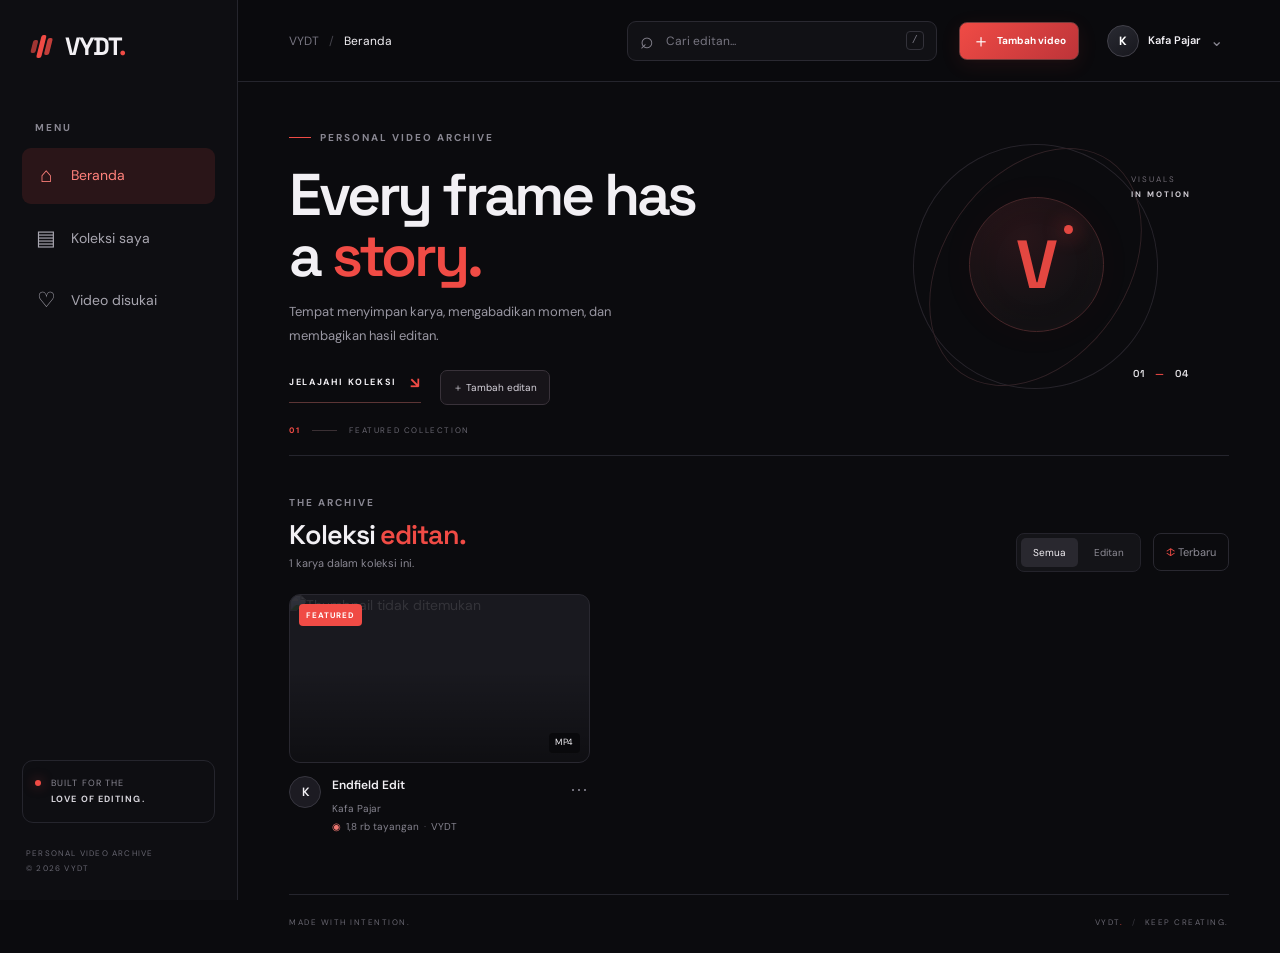
==== index.html @ 8b784105 "Rename vdtt.html to index.html" ====
<!DOCTYPE html>
<html lang="id">
<head>
  <meta charset="utf-8">
  <meta name="viewport" content="width=device-width, initial-scale=1">
  <meta name="theme-color" content="#0b0b0e">
  <meta name="description" content="VYDT — koleksi editan video Kafa Pajar.">
  <title>VYDT — Your Visual Archive</title>
  <link rel="preconnect" href="https://fonts.googleapis.com">
  <link rel="preconnect" href="https://fonts.gstatic.com" crossorigin>
  <link href="https://fonts.googleapis.com/css2?family=DM+Sans:wght@400;500;600;700&family=Space+Grotesk:wght@500;600;700&display=swap" rel="stylesheet">
  <link rel="stylesheet" href="vdttStyle.css">
  <script src="vdttScript.js" defer></script>
</head>
<body>
  <div class="app-shell">
    <aside class="sidebar" id="sidebar" aria-label="Navigasi utama">
      <a class="brand" href="#home" aria-label="VYDT beranda">
        <span class="brand-mark" aria-hidden="true"><span></span><span></span><span></span></span>
        <span>VYDT<span class="brand-period">.</span></span>
      </a>
      <div class="sidebar-label">MENU</div>
      <nav class="side-nav">
        <button class="nav-item active" data-view="home"><span class="nav-icon">⌂</span> Beranda</button>
        <button class="nav-item" data-view="library"><span class="nav-icon">▤</span> Koleksi saya</button>
        <button class="nav-item" data-view="liked"><span class="nav-icon">♡</span> Video disukai</button>
      </nav>
      <div class="sidebar-bottom">
        <div class="side-note"><span class="note-dot"></span><span>BUILT FOR THE<br><strong>LOVE OF EDITING.</strong></span></div>
        <p class="sidebar-credit">PERSONAL VIDEO ARCHIVE<br>© <span id="year">2026</span> VYDT</p>
      </div>
    </aside>

    <main class="main-area">
      <header class="topbar">
        <button class="icon-button menu-toggle" id="menu-toggle" aria-label="Buka navigasi" aria-expanded="false">☰</button>
        <div class="breadcrumb"><span class="breadcrumb-muted">VYDT</span><span class="breadcrumb-slash">/</span><span id="breadcrumb-current">Beranda</span></div>
        <label class="search-box" for="search-input">
          <span aria-hidden="true">⌕</span>
          <input id="search-input" type="search" placeholder="Cari editan..." autocomplete="off">
          <kbd>/</kbd>
        </label>
        <button class="add-video-button" id="open-add-video" type="button"><span>＋</span><b>Tambah video</b></button><button class="profile-chip" id="profile-button" aria-label="Informasi kreator"><span class="profile-avatar">K</span><span class="profile-name">Kafa Pajar</span><span class="profile-chevron">⌄</span></button>
      </header>

      <section id="home-page" class="page page-enter" aria-labelledby="page-heading">
        <div class="hero">
          <div class="hero-copy">
            <div class="eyebrow"><span class="eyebrow-line"></span> PERSONAL VIDEO ARCHIVE</div>
            <h1>Every frame has<br>a <span>story.</span></h1>
            <p>Tempat menyimpan karya, mengabadikan momen, dan membagikan hasil editan.</p>
            <div class="hero-actions"><a class="hero-link" href="#video-grid">JELAJAHI KOLEKSI <span>↘</span></a><button class="hero-add-button" id="hero-add-video" type="button">＋ Tambah editan</button></div>
          </div>
          <div class="hero-art" aria-hidden="true">
            <div class="art-ring ring-one"></div><div class="art-ring ring-two"></div>
            <div class="art-core"><span>V</span><i></i></div>
            <div class="art-caption">VISUALS<br><strong>IN MOTION</strong></div>
            <div class="art-index">01 <span>—</span> 04</div>
          </div>
          <div class="hero-index"><span>01</span><span class="index-rule"></span><span>FEATURED COLLECTION</span></div>
        </div>

        <div class="section-heading" id="collection-heading">
          <div><div class="eyebrow">THE ARCHIVE</div><h2 id="page-heading">Koleksi <span>editan.</span></h2><p class="section-subtitle" id="result-summary">Semua karya dalam satu tempat.</p></div>
          <div class="collection-controls">
            <div class="filter-pills" role="group" aria-label="Filter koleksi">
              <button class="filter-pill active" data-filter="all">Semua</button>
              <button class="filter-pill" data-filter="edit">Editan</button>
            </div>
            <button class="sort-button" id="sort-button" aria-label="Ubah urutan video">↕ <span>Terbaru</span></button>
          </div>
        </div>

        <div class="video-grid" id="video-grid" aria-live="polite"></div>
        <div class="empty-state" id="empty-state" hidden><span>⌕</span><h3>Belum ada yang cocok.</h3><p>Coba kata kunci lain atau pilih filter berbeda.</p><button class="text-button" id="reset-search">Reset pencarian ↗</button></div>

        <footer class="main-footer"><span>MADE WITH INTENTION.</span><span>VYDT<span class="brand-period">.</span> <span class="footer-separator">/</span> KEEP CREATING.</span></footer>
      </section>

      <section id="watch-page" class="page watch-page" hidden aria-labelledby="video-title">
        <button class="back-btn" id="back-button">← <span>Kembali ke koleksi</span></button>
        <div class="watch-layout">
          <div class="watch-primary">
            <div class="watch-video-container"><video id="main-video" controls playsinline preload="metadata" poster="../pictures/1791600198688.jpeg"><source id="video-source" src="../MY EDITS/lv_7693511978068823304_20261018182141.mp4" type="video/mp4">Browser kamu tidak mendukung pemutar video HTML5.</video></div>
            <div class="video-details">
              <div class="video-category" id="watch-category">FEATURED EDIT</div>
              <h1 id="video-title">Endfield edit</h1>
              <div class="watch-meta-row">
                <div class="channel-row"><div class="channel-profile">K</div><div class="channel-copy"><h3>Kafa Pajar</h3><p>Creator · Personal archive</p></div><button class="subscribe-btn" id="subscribe-button">＋ Ikuti kreator</button></div>
                <div class="action-buttons">
                  <button class="action-button" id="like-button" aria-pressed="false"><span>♡</span><b>Suka</b><small id="like-count">0</small></button>
                  <button class="action-button" id="dislike-button" aria-pressed="false"><span>⌁</span><b>Kurang suka</b></button>
                  <button class="action-button" id="share-button"><span>↗</span><b>Bagikan</b></button>
                  <a class="action-button" id="download-button" href="../MY EDITS/lv_7693511978068823304_20261018182141.mp4" download><span>↓</span><b>Download</b></a>
                </div>
              </div>
              <div class="description-panel"><div class="description-top"><span class="view-count"><span aria-hidden="true">◉</span><span id="watch-views">0 tayangan</span></span><span>•</span><span id="watch-date">Koleksi VYDT</span></div><p id="video-description">Salah satu editan dari koleksi pribadi Kafa Pajar.</p><button class="text-button" id="description-toggle" aria-expanded="false">Lihat selengkapnya <span>⌄</span></button></div>
            </div>
            <section class="comments-section"><div class="comments-title"><h2>Ruang komentar</h2><span>01 komentar contoh</span></div><div class="comment-box"><div class="comment-avatar">Y</div><div><strong>yeyy</strong><p>mengantar pizza lagi! ada varian pizza topping semangka lagi ga ini? wkw &gt;O&lt;...</p><span class="comment-time">Komentar contoh · dari desain awal</span></div></div><p class="comment-note">Kolom komentar ini masih berupa contoh tampilan, belum terhubung ke server.</p></section>
          </div>
          <aside class="watch-aside"><div class="aside-heading"><div><div class="eyebrow">UP NEXT</div><h2>Jelajahi lagi</h2></div><span class="aside-count" id="related-count">01</span></div><div id="related-videos" class="related-list"></div><div class="aside-note"><span>✳</span><p>Setiap edit punya ceritanya sendiri.<br><strong>Terus berkarya.</strong></p></div></aside>
        </div>
      </section>
    </main>
  </div>

  <div class="modal-backdrop" id="add-video-modal" hidden>
    <section class="add-video-modal" role="dialog" aria-modal="true" aria-labelledby="add-video-title">
      <div class="modal-heading"><div><div class="eyebrow">VYDT ARCHIVE</div><h2 id="add-video-title">Tambah <span>video.</span></h2><p>Masukkan editan baru ke koleksi pribadimu.</p></div><button class="modal-close" id="close-add-video" type="button" aria-label="Tutup">×</button></div>
      <form id="add-video-form">
        <label class="form-field">Judul video <span>*</span><input name="title" required maxlength="100" placeholder="Contoh: Anime edit — midnight" autocomplete="off"></label>
        <div class="form-row"><label class="form-field">Nama kreator<input name="creator" maxlength="60" value="Kafa Pajar"></label><label class="form-field">Kategori<select name="category"><option value="edit">Editan</option><option value="anime">Anime</option><option value="gaming">Gaming</option><option value="lainnya">Lainnya</option></select></label></div>
        <label class="form-field">Deskripsi<textarea name="description" rows="3" maxlength="600" placeholder="Ceritakan sedikit tentang editan ini..."></textarea></label>
        <label class="form-field file-field">File video <span>*</span><input name="videoFile" type="file" accept="video/*,.mp4,.webm,.mov" required><small>Video disimpan di browser perangkat ini. File besar membutuhkan ruang penyimpanan lebih banyak.</small></label>
        <label class="form-field file-field">Thumbnail (opsional)<input name="thumbnailFile" type="file" accept="image/*"><small>Jika kosong, VYDT akan memakai gambar sampul sederhana.</small></label>
        <div class="modal-actions"><button class="cancel-button" id="cancel-add-video" type="button">Batal</button><button class="submit-video-button" type="submit"><span>＋</span> Simpan ke koleksi</button></div>
      </form>
    </section>
  </div>
  <div class="mobile-backdrop" id="mobile-backdrop"></div>
  <div class="toast" id="toast" role="status" aria-live="polite"></div>
</body>
</html>
---- vdttStyle.css ----
:root{color-scheme:dark;--bg:#0b0b0e;--panel:#111115;--panel-2:#17171d;--line:#25252d;--text:#f2f0f4;--muted:#898792;--accent:#f04b45;--accent-soft:rgba(240,75,69,.12);--font:'DM Sans',sans-serif;--display:'Space Grotesk',sans-serif;--radius:16px}*{box-sizing:border-box}html{scroll-behavior:smooth;scroll-padding-top:90px}body{margin:0;background:var(--bg);color:var(--text);font-family:var(--font);font-size:14px;line-height:1.5}button,input,a{font:inherit}button{color:inherit}button:focus-visible,a:focus-visible,input:focus-visible{outline:2px solid var(--accent);outline-offset:3px}a{color:inherit;text-decoration:none}.app-shell{min-height:100vh}.sidebar{position:fixed;inset:0 auto 0 0;z-index:30;width:238px;padding:30px 22px 24px;background:#0e0e12;border-right:1px solid var(--line);display:flex;flex-direction:column;transition:transform .3s ease}.brand{display:flex;align-items:center;gap:11px;font:700 25px var(--display);letter-spacing:-1.4px;margin:0 0 58px 6px}.brand-period{color:var(--accent)}.brand-mark{width:26px;height:26px;display:flex;align-items:center;justify-content:center;gap:2px;transform:skew(-14deg)}.brand-mark span{display:block;width:5px;border-radius:2px;background:var(--accent)}.brand-mark span:nth-child(1){height:13px;opacity:.65}.brand-mark span:nth-child(2){height:23px}.brand-mark span:nth-child(3){height:17px;opacity:.8}.sidebar-label,.eyebrow{font-size:10px;letter-spacing:2px;font-weight:700;color:var(--muted)}.sidebar-label{padding-left:13px;margin-bottom:13px}.side-nav{display:grid;gap:7px}.nav-item{border:0;background:transparent;border-radius:9px;color:#a8a6b0;text-align:left;padding:12px 13px;display:flex;align-items:center;gap:14px;cursor:pointer;transition:background .2s,color .2s,transform .2s}.nav-item:hover{background:#19191f;color:white;transform:translateX(2px)}.nav-item.active{background:var(--accent-soft);color:#ff817b}.nav-icon{font-size:21px;width:22px;text-align:center;font-weight:400}.sidebar-bottom{margin-top:auto}.side-note{border:1px solid var(--line);padding:14px 12px;border-radius:11px;display:flex;gap:10px;align-items:flex-start;font-size:9px;line-height:1.8;letter-spacing:1.1px;color:var(--muted)}.side-note strong{color:#d6d4db}.note-dot{width:6px;height:6px;background:var(--accent);border-radius:50%;margin-top:5px;box-shadow:0 0 12px #f04b4580}.sidebar-credit{font-size:8px;letter-spacing:1.2px;color:#666570;line-height:1.9;margin:23px 4px 0}.main-area{margin-left:238px;min-width:0}.topbar{height:82px;padding:0 clamp(24px,4vw,58px);display:flex;align-items:center;gap:22px;border-bottom:1px solid var(--line);position:sticky;top:0;z-index:20;background:rgba(11,11,14,.9);backdrop-filter:blur(18px)}.breadcrumb{white-space:nowrap;font-size:12px}.breadcrumb-muted{color:#777580}.breadcrumb-slash{color:#45444c;margin:0 10px}.search-box{margin-left:auto;width:min(310px,32vw);height:40px;border:1px solid #2a2931;background:#111115;border-radius:9px;display:flex;align-items:center;gap:10px;padding:0 12px;color:#85838e;transition:border .2s,box-shadow .2s}.search-box:focus-within{border-color:#625056;box-shadow:0 0 0 3px #f04b4510}.search-box>span{font-size:23px;line-height:1}.search-box input{min-width:0;width:100%;background:transparent;border:0;outline:0;color:var(--text);font-size:12px}.search-box input::placeholder{color:#777580}.search-box kbd{font-size:10px;border:1px solid #33323a;border-radius:4px;padding:1px 5px;color:#797782}.profile-chip{display:flex;align-items:center;gap:9px;background:none;border:0;cursor:pointer;white-space:nowrap}.profile-avatar,.channel-profile{display:grid;place-items:center;border-radius:50%;background:linear-gradient(145deg,#292a32,#17171d);border:1px solid #42414a;color:#fff;font-family:var(--display);font-weight:700}.profile-avatar{width:32px;height:32px;font-size:12px}.profile-name{font-size:11px;font-weight:600}.profile-chevron{color:var(--muted);font-size:16px}.menu-toggle{display:none}.page{padding:0 clamp(24px,4vw,58px);max-width:1700px;margin:0 auto}.hero{min-height:335px;position:relative;overflow:hidden;border-bottom:1px solid var(--line);display:flex;align-items:center;padding:48px 0 50px}.hero-copy{position:relative;z-index:2;width:62%}.eyebrow{display:flex;align-items:center;gap:9px}.eyebrow-line{display:inline-block;width:22px;height:1px;background:var(--accent)}.hero h1{font:600 clamp(39px,4.6vw,64px)/1.03 var(--display);letter-spacing:-3.2px;margin:20px 0 14px}.hero h1 span{color:var(--accent)}.hero-copy>p{max-width:390px;color:#9997a2;font-size:13px;line-height:1.8;margin:0 0 23px}.hero-link{font-size:9px;letter-spacing:1.6px;font-weight:700;display:inline-flex;gap:13px;align-items:center;border-bottom:1px solid #5c3535;padding-bottom:8px;transition:color .2s,gap .2s}.hero-link:hover{color:#ff817b;gap:19px}.hero-link span{color:var(--accent);font-size:15px}.hero-art{position:absolute;right:4%;top:50%;transform:translateY(-50%);width:310px;height:270px;opacity:.95}.art-ring{position:absolute;border:1px solid #28252c;border-radius:50%;transform:rotate(-28deg)}.ring-one{width:245px;height:245px;left:32px;top:10px}.ring-two{width:185px;height:260px;left:62px;top:3px;border-color:#322327;transform:rotate(35deg)}.art-core{position:absolute;width:135px;height:135px;left:88px;top:63px;border:1px solid #4b282b;border-radius:50%;display:grid;place-items:center;background:radial-gradient(circle at 40% 30%,#2a171b,#111115 70%);box-shadow:0 0 60px #f04b450b,inset 0 0 35px #f04b450c}.art-core span{font:700 68px var(--display);color:#f04b45;letter-spacing:-8px;transform:translateX(-4px)}.art-core i{position:absolute;width:9px;height:9px;border-radius:50%;background:#f04b45;right:30px;top:27px;box-shadow:0 0 20px #f04b45}.art-caption{position:absolute;right:0;top:38px;font-size:8px;letter-spacing:2px;line-height:1.9;color:#77717b}.art-caption strong{color:#ddd9e0}.art-index{position:absolute;right:2px;bottom:24px;font:600 10px var(--display);letter-spacing:1px}.art-index span{color:var(--accent);margin:0 6px}.hero-index{position:absolute;bottom:19px;left:0;display:flex;align-items:center;gap:12px;font-size:8px;letter-spacing:1.6px;color:#696771}.hero-index>span:first-child{color:var(--accent);font-weight:700}.index-rule{width:25px;height:1px;background:#3b3034}.section-heading{padding:39px 0 22px;display:flex;justify-content:space-between;align-items:flex-end;gap:20px}.section-heading h2{font:600 27px var(--display);letter-spacing:-1.1px;margin:7px 0 3px}.section-heading h2 span{color:var(--accent)}.section-subtitle{color:var(--muted);font-size:11px;margin:0}.collection-controls{display:flex;align-items:center;gap:12px}.filter-pills{display:flex;gap:4px;padding:4px;background:#141418;border:1px solid #24232b;border-radius:8px}.filter-pill,.sort-button{border:0;background:transparent;color:#8e8c96;cursor:pointer;transition:background .2s,color .2s}.filter-pill{padding:7px 12px;border-radius:5px;font-size:10px}.filter-pill.active{background:#29282f;color:#f3f0f4}.filter-pill:hover,.sort-button:hover{color:white}.sort-button{border:1px solid #292830;border-radius:8px;padding:10px 12px;font-size:11px;white-space:nowrap}.sort-button:first-letter{color:var(--accent)}.video-grid{display:grid;grid-template-columns:repeat(3,minmax(0,1fr));gap:26px 19px;padding-bottom:58px}.video-card{min-width:0;cursor:pointer;animation:card-in .45s both;animation-delay:calc(var(--i,0)*45ms)}.thumbnail-wrap{position:relative;aspect-ratio:16/9;overflow:hidden;border-radius:11px;background:#19191f;border:1px solid #292830}.thumbnail{width:100%;height:100%;display:block;object-fit:cover;transition:transform .55s cubic-bezier(.2,.7,.2,1),filter .35s;filter:saturate(.86)}.video-card:hover .thumbnail{transform:scale(1.045);filter:saturate(1.08)}.thumbnail-overlay{position:absolute;inset:0;background:linear-gradient(180deg,transparent 45%,#0009);opacity:.7;transition:opacity .3s}.play-indicator{position:absolute;inset:0;display:grid;place-items:center;opacity:0;transform:scale(.85);transition:opacity .25s,transform .25s}.play-indicator span{width:43px;height:43px;display:grid;place-items:center;padding-left:3px;border:1px solid #ffffffa8;border-radius:50%;background:#11111191;backdrop-filter:blur(8px);font-size:14px}.video-card:hover .play-indicator{opacity:1;transform:scale(1)}.duration-tag{position:absolute;right:9px;bottom:9px;border-radius:4px;background:#08080bd9;padding:3px 6px;font-size:9px;letter-spacing:.5px}.featured-tag{position:absolute;left:9px;top:9px;border-radius:4px;background:#f04b45;color:#fff;font-size:8px;letter-spacing:1px;font-weight:700;padding:5px 7px}.video-card-info{display:flex;gap:11px;padding-top:13px}.mini-avatar{flex:0 0 32px;width:32px;height:32px;border:1px solid #383740;border-radius:50%;display:grid;place-items:center;background:#1c1b22;font:600 12px var(--display)}.video-copy{min-width:0;flex:1}.video-copy h3{font-size:12px;line-height:1.55;font-weight:600;margin:0 0 6px;display:-webkit-box;-webkit-line-clamp:2;-webkit-box-orient:vertical;overflow:hidden;transition:color .2s}.video-card:hover .video-copy h3{color:#ff817b}.video-copy p{font-size:10px;color:#85838e;margin:0;line-height:1.8}.card-menu{align-self:flex-start;border:0;background:none;color:#777580;cursor:pointer;padding:0 2px;font-size:18px}.empty-state{text-align:center;padding:65px 20px 90px;color:var(--muted)}.empty-state>span{font-size:34px;color:#5e5c67}.empty-state h3{font:600 20px var(--display);color:var(--text);margin:12px 0 4px}.empty-state p{font-size:12px}.text-button{border:0;background:none;color:#ff817b;cursor:pointer;padding:5px 0;font-size:11px}.text-button:hover{color:#fff}.main-footer{border-top:1px solid var(--line);display:flex;justify-content:space-between;gap:15px;padding:21px 0 25px;color:#696771;font-size:8px;letter-spacing:1.5px}.footer-separator{color:#38373f;margin:0 5px}.watch-page{padding-top:27px}.back-btn{display:inline-flex;align-items:center;gap:9px;border:0;background:transparent;color:#a09eaa;font-size:11px;cursor:pointer;padding:8px 0;margin-bottom:18px;transition:color .2s}.back-btn:hover{color:white}.watch-layout{display:grid;grid-template-columns:minmax(0,1fr) 260px;gap:28px}.watch-primary{min-width:0}.watch-video-container{width:100%;aspect-ratio:16/9;background:#000;border:1px solid #2b2a32;border-radius:13px;overflow:hidden;box-shadow:0 20px 60px #0005}.watch-video-container video{width:100%;height:100%;display:block;object-fit:contain;background:#000}.video-details{padding-top:20px}.video-category{color:var(--accent);font-size:9px;letter-spacing:1.8px;font-weight:700}.video-details>h1{font:600 clamp(21px,2.4vw,29px)/1.25 var(--display);letter-spacing:-.8px;margin:7px 0 18px}.watch-meta-row{display:flex;align-items:center;justify-content:space-between;gap:15px;flex-wrap:wrap}.channel-row{display:flex;align-items:center;gap:10px}.channel-profile{width:40px;height:40px;font-size:15px;flex-shrink:0}.channel-copy h3{font-size:12px;margin:0 0 2px}.channel-copy p{font-size:9px;color:var(--muted);margin:0}.subscribe-btn{border:1px solid #393740;background:#f1eff3;color:#17161b;padding:9px 13px;border-radius:7px;font-size:10px;font-weight:700;margin-left:9px;cursor:pointer;transition:background .2s,color .2s,border .2s}.subscribe-btn:hover{background:#fff}.subscribe-btn.subscribed{background:var(--accent-soft);color:#ff817b;border-color:#6c3434}.action-buttons{display:flex;gap:7px;flex-wrap:wrap}.action-button{min-height:36px;display:flex;align-items:center;gap:7px;padding:8px 10px;background:#18181e;border:1px solid #292830;border-radius:7px;color:#c7c5ce;cursor:pointer;transition:background .2s,border .2s,color .2s,transform .2s;font-size:10px}.action-button:hover{background:#222129;border-color:#494650;transform:translateY(-1px)}.action-button>span{font-size:16px;color:#e1dfe6;line-height:1}.action-button b{font-weight:500}.action-button small{font-size:9px;color:#8d8b96}.action-button[aria-pressed="true"]{background:var(--accent-soft);border-color:#633330;color:#ff817b}.action-button[aria-pressed="true"]>span{color:#ff817b}.description-panel{margin-top:20px;padding:14px 15px;background:#141418;border:1px solid #292830;border-radius:10px}.description-top{display:flex;gap:9px;align-items:center;font-size:9px;color:#c0bec8;font-weight:600}.description-top span:nth-child(2){color:#5f5d68}.description-panel p{color:#aaa8b2;font-size:11px;line-height:1.8;margin:9px 0 3px}.description-panel .description-extra{display:none}.description-panel.expanded .description-extra{display:inline}.description-panel.expanded #description-toggle span{display:inline-block;transform:rotate(180deg)}.comments-section{padding-top:26px}.comments-title{display:flex;align-items:center;gap:12px;margin-bottom:18px}.comments-title h2,.aside-heading h2{font:600 17px var(--display);letter-spacing:-.4px;margin:0}.comments-title span{font-size:9px;color:var(--muted)}.comment-box{display:flex;gap:12px;padding:15px;background:#121216;border:1px solid #25242c;border-radius:10px}.comment-avatar{width:30px;height:30px;flex:0 0 30px;border-radius:50%;background:#24232b;display:grid;place-items:center;font-size:11px;font-weight:700}.comment-box strong{font-size:10px}.comment-box p{font-size:11px;color:#c5c3cd;margin:5px 0 7px;line-height:1.7}.comment-time,.comment-note{font-size:9px;color:#777580}.comment-note{margin:10px 0}.watch-aside{border-left:1px solid var(--line);padding-left:22px}.aside-heading{display:flex;justify-content:space-between;align-items:flex-end;margin:2px 0 17px}.aside-heading .eyebrow{margin-bottom:5px}.aside-count{font:600 10px var(--display);color:var(--accent)}.related-list{display:grid;gap:13px}.related-card{display:grid;grid-template-columns:105px minmax(0,1fr);gap:10px;cursor:pointer}.related-thumb{aspect-ratio:16/10;border-radius:7px;overflow:hidden;border:1px solid #292830;background:#19191f}.related-thumb img{width:100%;height:100%;object-fit:cover;transition:transform .3s}.related-card:hover img{transform:scale(1.06)}.related-card h3{font-size:10px;line-height:1.55;margin:1px 0 6px}.related-card p{font-size:9px;color:var(--muted);margin:0;line-height:1.6}.aside-note{display:flex;gap:10px;align-items:flex-start;border-top:1px solid var(--line);margin-top:23px;padding-top:17px;color:#777580}.aside-note>span{font-size:17px;color:var(--accent)}.aside-note p{font-size:9px;line-height:1.8;margin:0}.aside-note strong{color:#c5c2cc}.toast{position:fixed;z-index:100;left:50%;bottom:25px;transform:translate(-50%,15px);background:#f0edf2;color:#17161b;border-radius:9px;padding:11px 17px;box-shadow:0 10px 35px #0008;font-size:11px;font-weight:600;opacity:0;pointer-events:none;transition:opacity .25s,transform .25s;max-width:calc(100vw - 32px);text-align:center}.toast.show{opacity:1;transform:translate(-50%,0)}.mobile-backdrop{display:none}[hidden]{display:none!important}@keyframes card-in{from{opacity:0;transform:translateY(10px)}to{opacity:1;transform:translateY(0)}}@keyframes page-in{from{opacity:0;transform:translateY(5px)}to{opacity:1;transform:translateY(0)}}.page-enter{animation:page-in .35s ease both}::selection{background:#f04b454d}@media(min-width:1500px){.video-grid{grid-template-columns:repeat(4,minmax(0,1fr))}.hero{min-height:375px}}@media(max-width:1250px){.watch-layout{grid-template-columns:minmax(0,1fr) 220px;gap:20px}.watch-aside{padding-left:17px}.related-card{grid-template-columns:88px minmax(0,1fr)}.video-grid{grid-template-columns:repeat(2,minmax(0,1fr))}.hero-art{right:0;transform:translate(7%,-50%) scale(.9)}}@media(max-width:980px){.sidebar{width:215px}.main-area{margin-left:215px}.topbar{padding:0 25px;gap:14px}.profile-name,.profile-chevron{display:none}.watch-layout{grid-template-columns:minmax(0,1fr)}.watch-aside{border-left:0;border-top:1px solid var(--line);padding:23px 0 0;margin-bottom:30px}.related-list{grid-template-columns:repeat(2,minmax(0,1fr))}.related-card{grid-template-columns:100px minmax(0,1fr)}.hero-art{opacity:.65;right:-55px}.hero-copy{width:75%}}@media(max-width:700px){.sidebar{transform:translateX(-100%);width:255px;box-shadow:20px 0 50px #0005}.sidebar.open{transform:translateX(0)}.mobile-backdrop.show{display:block;position:fixed;inset:0;z-index:25;background:#0009;backdrop-filter:blur(2px)}.main-area{margin-left:0}.topbar{height:67px;padding:0 17px;gap:12px}.menu-toggle{display:grid;place-items:center;flex:0 0 32px;width:32px;height:32px;border:1px solid var(--line);border-radius:8px;background:#141418;cursor:pointer}.breadcrumb{display:none}.search-box{width:auto;flex:1;margin-left:0;height:37px}.profile-chip{padding:0}.profile-avatar{width:30px;height:30px}.profile-name,.profile-chevron{display:none}.page{padding:0 18px}.hero{min-height:300px;padding:43px 0 52px}.hero-copy{width:100%}.hero h1{font-size:clamp(39px,10vw,55px);letter-spacing:-2.4px}.hero-copy>p{font-size:12px;max-width:270px}.hero-art{right:-140px;opacity:.3;transform:translateY(-50%) scale(.85)}.hero-index{bottom:17px}.section-heading{align-items:flex-start;flex-direction:column;padding:30px 0 18px;gap:16px}.section-heading h2{font-size:25px}.collection-controls{width:100%;justify-content:space-between}.video-grid{grid-template-columns:repeat(2,minmax(0,1fr));gap:22px 12px;padding-bottom:38px}.thumbnail-wrap{border-radius:8px}.video-card-info{gap:8px;padding-top:10px}.mini-avatar{width:27px;height:27px;flex-basis:27px;font-size:10px}.video-copy h3{font-size:11px}.video-copy p{font-size:9px}.card-menu{display:none}.featured-tag{font-size:7px;padding:4px 5px;left:6px;top:6px}.duration-tag{font-size:8px;right:6px;bottom:6px}.main-footer{font-size:7px;letter-spacing:.9px}.watch-page{padding-top:17px}.watch-video-container{border-radius:8px;margin:0 -18px;width:calc(100% + 36px);aspect-ratio:16/9}.video-details{padding-top:17px}.video-details>h1{font-size:23px}.watch-meta-row{align-items:flex-start}.channel-row{width:100%}.action-buttons{width:100%;display:grid;grid-template-columns:repeat(4,minmax(0,1fr));gap:6px}.action-button{justify-content:center;flex-direction:column;gap:3px;padding:8px 3px;min-height:57px}.action-button b{font-size:9px}.action-button small{font-size:8px}.action-button>span{font-size:17px}.description-panel{margin-top:15px}.related-list{grid-template-columns:1fr}.related-card{grid-template-columns:120px minmax(0,1fr)}.watch-aside{padding-top:20px}.toast{bottom:18px}}@media(max-width:390px){.page{padding:0 14px}.topbar{padding:0 12px;gap:8px}.profile-avatar{width:28px;height:28px}.video-grid{gap:19px 9px}.video-copy h3{font-size:10px}.video-copy p{font-size:8px}.mini-avatar{display:none}.filter-pill{padding:7px 9px}.sort-button{padding:9px}.watch-video-container{margin:0 -14px;width:calc(100% + 28px)}.video-details>h1{font-size:21px}}@media(prefers-reduced-motion:reduce){*,*::before,*::after{scroll-behavior:auto!important;animation-duration:.01ms!important;animation-iteration-count:1!important;transition-duration:.01ms!important}}

/* VYDT additions: add-video workflow and refined metadata */
.hero-actions{display:flex;align-items:center;gap:19px;flex-wrap:wrap}.hero-add-button{display:inline-flex;align-items:center;gap:7px;padding:9px 12px;border:1px solid #39323a;border-radius:7px;background:#171419;color:#d8d4dd;font-size:10px;cursor:pointer;transition:background .2s,border-color .2s,transform .2s}.hero-add-button span{font-size:16px;color:var(--accent)}.hero-add-button:hover{background:#21181d;border-color:#704047;transform:translateY(-1px)}.add-video-button{display:inline-flex;align-items:center;gap:7px;white-space:nowrap;border:1px solid #743b3b;border-radius:8px;padding:9px 12px;background:linear-gradient(135deg,#f04b45,#bd3439);color:white;cursor:pointer;box-shadow:0 5px 20px #f04b4518;transition:transform .2s,box-shadow .2s,filter .2s}.add-video-button span{font-size:18px;line-height:1}.add-video-button b{font-size:10px;font-weight:700}.add-video-button:hover{transform:translateY(-1px);box-shadow:0 8px 25px #f04b452b;filter:brightness(1.08)}.card-views{display:flex;align-items:center;gap:5px}.card-views>span:first-child,.view-count>span:first-child{font-size:10px;color:#f07872}.meta-dot{color:#514d57}.view-count{display:inline-flex;align-items:center;gap:6px}.thumbnail-placeholder{display:grid;place-items:center;background:radial-gradient(circle at 70% 30%,#372025,#141318 65%)}.thumbnail-placeholder>span{font:700 32px var(--display);letter-spacing:-2px;color:#f2edf2}.thumbnail-placeholder>span span{color:var(--accent)}.related-placeholder{width:100%;height:100%;display:grid;place-items:center;background:#20171c;color:var(--accent);font:700 22px var(--display)}
.modal-backdrop{position:fixed;inset:0;z-index:120;display:grid;place-items:center;padding:20px;background:#050507c9;backdrop-filter:blur(10px);animation:page-in .2s ease both}.modal-backdrop[hidden]{display:none!important}.add-video-modal{width:min(100%,570px);max-height:min(90vh,820px);overflow:auto;padding:clamp(20px,4vw,32px);border:1px solid #343039;border-radius:17px;background:linear-gradient(145deg,#17161c,#101014 70%);box-shadow:0 30px 100px #0009;animation:modal-in .28s cubic-bezier(.2,.75,.2,1) both}.modal-heading{display:flex;justify-content:space-between;gap:15px;align-items:flex-start;margin-bottom:25px}.modal-heading h2{font:600 29px var(--display);letter-spacing:-1px;margin:7px 0 4px}.modal-heading h2 span{color:var(--accent)}.modal-heading p{font-size:11px;color:var(--muted);margin:0}.modal-close{width:34px;height:34px;flex:0 0 34px;display:grid;place-items:center;border:1px solid #37343e;border-radius:8px;background:#1d1b22;color:#c9c5cf;font-size:23px;cursor:pointer;transition:background .2s,color .2s}.modal-close:hover{background:#332126;color:#fff}.form-field{display:grid;gap:8px;margin-bottom:16px;color:#d8d5de;font-size:11px;font-weight:600}.form-field>span{display:inline;color:#ff817b}.form-field input:not([type=file]),.form-field select,.form-field textarea{width:100%;min-width:0;border:1px solid #34313b;border-radius:8px;background:#0d0d11;color:#f2f0f4;padding:11px 12px;font:400 12px var(--font);outline:none;transition:border-color .2s,box-shadow .2s}.form-field input:focus,.form-field select:focus,.form-field textarea:focus{border-color:#995054;box-shadow:0 0 0 3px #f04b4512}.form-field textarea{resize:vertical;line-height:1.6}.form-field input::placeholder,.form-field textarea::placeholder{color:#66636f}.form-row{display:grid;grid-template-columns:1fr 1fr;gap:14px}.file-field{padding:12px;border:1px dashed #39343e;border-radius:9px;background:#121116}.file-field input[type=file]{width:100%;max-width:100%;font-size:10px;color:#aaa6b2}.file-field input[type=file]::file-selector-button{border:1px solid #4a3940;border-radius:5px;background:#241a20;color:#f5dfe0;padding:7px 9px;margin-right:9px;cursor:pointer}.file-field small{font-size:9px;line-height:1.6;font-weight:400;color:#817d89}.modal-actions{display:flex;justify-content:flex-end;gap:9px;padding-top:5px}.cancel-button,.submit-video-button{min-height:39px;padding:0 14px;border-radius:8px;font-size:11px;font-weight:700;cursor:pointer;transition:transform .2s,background .2s,opacity .2s}.cancel-button{border:1px solid #36333d;background:#1b1a20;color:#d4d0da}.cancel-button:hover{background:#27252d}.submit-video-button{display:inline-flex;align-items:center;justify-content:center;gap:6px;border:1px solid #f04b45;background:var(--accent);color:white}.submit-video-button:hover{background:#ff625c;transform:translateY(-1px)}.submit-video-button:disabled{opacity:.65;cursor:wait;transform:none}body.modal-open{overflow:hidden}@keyframes modal-in{from{opacity:0;transform:translateY(12px) scale(.985)}to{opacity:1;transform:translateY(0) scale(1)}}
@media(max-width:980px){.add-video-button{padding:8px 9px}.add-video-button b{display:none}.add-video-button span{font-size:20px}.hero-actions{gap:14px}}
@media(max-width:700px){.topbar{gap:8px}.add-video-button{width:34px;height:34px;justify-content:center;padding:0;flex:0 0 34px}.add-video-button b{display:none}.hero-actions{gap:12px}.hero-add-button{font-size:9px;padding:8px 9px}.modal-backdrop{padding:12px;align-items:end}.add-video-modal{max-height:92vh;border-radius:16px 16px 10px 10px;padding:22px 18px}.modal-heading h2{font-size:25px}.form-row{gap:10px}.form-field{font-size:10px}.form-field input:not([type=file]),.form-field select,.form-field textarea{font-size:12px;padding:10px}.modal-actions>*{flex:1}.file-field{padding:10px}}
@media(max-width:390px){.hero-add-button{font-size:8px}.form-row{grid-template-columns:1fr;gap:0}.modal-heading{margin-bottom:18px}.modal-actions{gap:7px}.cancel-button,.submit-video-button{padding:0 9px;font-size:10px}}
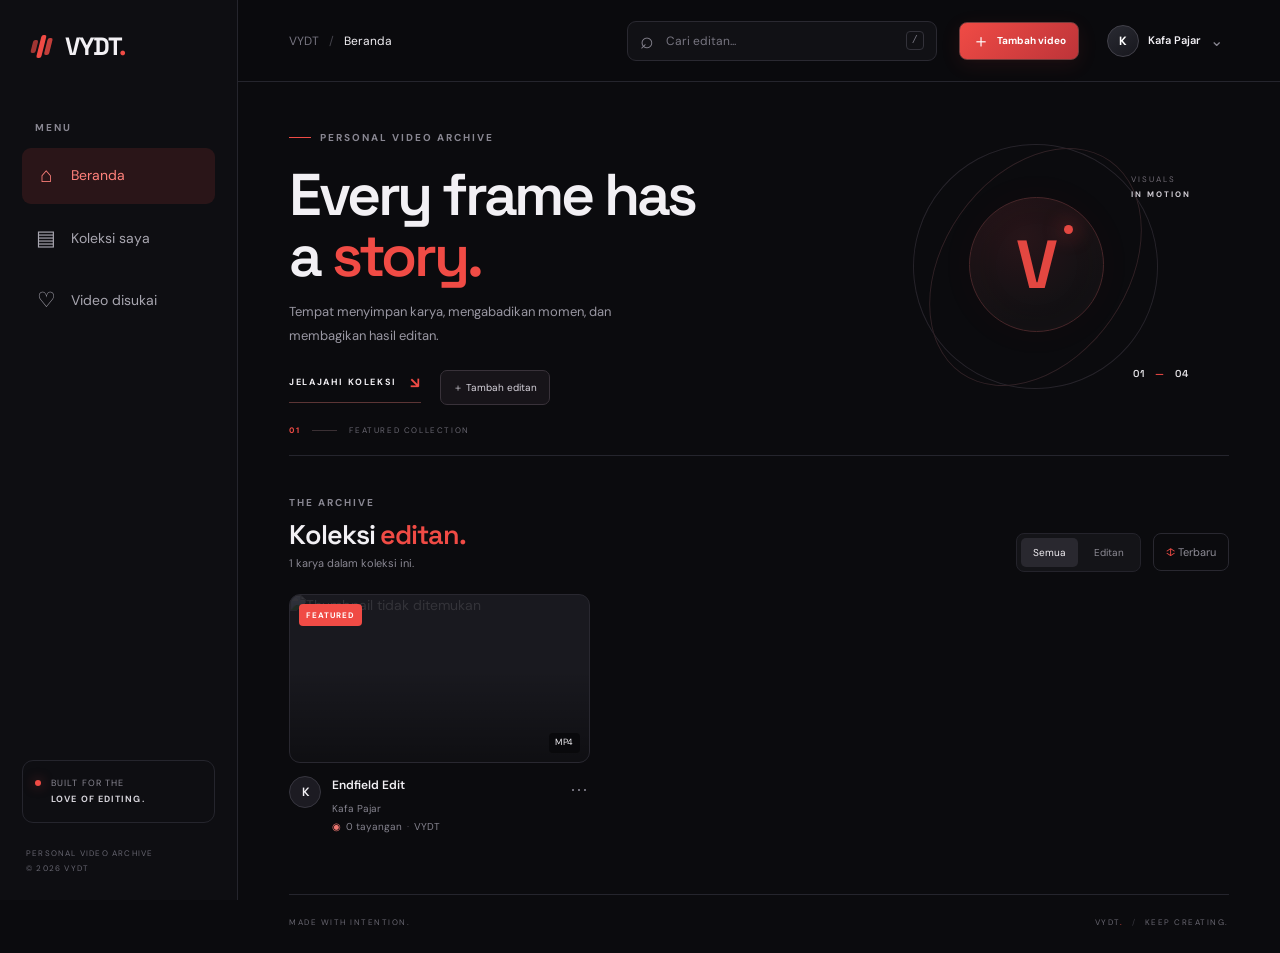
==== commit b900eefd: "Add files via upload" ====
--- a/index.html
+++ b/index.html
@@ -30,7 +30,6 @@
         <p class="sidebar-credit">PERSONAL VIDEO ARCHIVE<br>© <span id="year">2026</span> VYDT</p>
       </div>
     </aside>
-
     <main class="main-area">
       <header class="topbar">
         <button class="icon-button menu-toggle" id="menu-toggle" aria-label="Buka navigasi" aria-expanded="false">☰</button>
@@ -77,11 +76,11 @@
         <footer class="main-footer"><span>MADE WITH INTENTION.</span><span>VYDT<span class="brand-period">.</span> <span class="footer-separator">/</span> KEEP CREATING.</span></footer>
       </section>
 
-      <section id="watch-page" class="page watch-page" hidden aria-labelledby="video-title">
+      <main id="watch-page" class="page watch-page" hidden aria-labelledby="video-title">
         <button class="back-btn" id="back-button">← <span>Kembali ke koleksi</span></button>
-        <div class="watch-layout">
+        <section class="watch-layout">
           <div class="watch-primary">
-            <div class="watch-video-container"><video id="main-video" controls playsinline preload="metadata" poster="../pictures/1791600198688.jpeg"><source id="video-source" src="../MY EDITS/lv_7693511978068823304_20261018182141.mp4" type="video/mp4">Browser kamu tidak mendukung pemutar video HTML5.</video></div>
+            <div class="watch-video-container"><video id="main-video" controls playsinline preload="metadata" poster="../pictures/1791600198688.jpeg"><source id="video-source" src="../../MY EDITS/lv_7693511978068823304_20261018182141.mp4" type="video/mp4">Browser kamu tidak mendukung pemutar video HTML5.</video></div>
             <div class="video-details">
               <div class="video-category" id="watch-category">FEATURED EDIT</div>
               <h1 id="video-title">Endfield edit</h1>
@@ -96,8 +95,10 @@
               </div>
               <div class="description-panel"><div class="description-top"><span class="view-count"><span aria-hidden="true">◉</span><span id="watch-views">0 tayangan</span></span><span>•</span><span id="watch-date">Koleksi VYDT</span></div><p id="video-description">Salah satu editan dari koleksi pribadi Kafa Pajar.</p><button class="text-button" id="description-toggle" aria-expanded="false">Lihat selengkapnya <span>⌄</span></button></div>
             </div>
-            <section class="comments-section"><div class="comments-title"><h2>Ruang komentar</h2><span>01 komentar contoh</span></div><div class="comment-box"><div class="comment-avatar">Y</div><div><strong>yeyy</strong><p>mengantar pizza lagi! ada varian pizza topping semangka lagi ga ini? wkw &gt;O&lt;...</p><span class="comment-time">Komentar contoh · dari desain awal</span></div></div><p class="comment-note">Kolom komentar ini masih berupa contoh tampilan, belum terhubung ke server.</p></section>
-          </div>
+            <section class="comments-section">
+
+
+              
           <aside class="watch-aside"><div class="aside-heading"><div><div class="eyebrow">UP NEXT</div><h2>Jelajahi lagi</h2></div><span class="aside-count" id="related-count">01</span></div><div id="related-videos" class="related-list"></div><div class="aside-note"><span>✳</span><p>Setiap edit punya ceritanya sendiri.<br><strong>Terus berkarya.</strong></p></div></aside>
         </div>
       </section>
--- a/vdttStyle.css
+++ b/vdttStyle.css
@@ -1,8 +1,1990 @@
-:root{color-scheme:dark;--bg:#0b0b0e;--panel:#111115;--panel-2:#17171d;--line:#25252d;--text:#f2f0f4;--muted:#898792;--accent:#f04b45;--accent-soft:rgba(240,75,69,.12);--font:'DM Sans',sans-serif;--display:'Space Grotesk',sans-serif;--radius:16px}*{box-sizing:border-box}html{scroll-behavior:smooth;scroll-padding-top:90px}body{margin:0;background:var(--bg);color:var(--text);font-family:var(--font);font-size:14px;line-height:1.5}button,input,a{font:inherit}button{color:inherit}button:focus-visible,a:focus-visible,input:focus-visible{outline:2px solid var(--accent);outline-offset:3px}a{color:inherit;text-decoration:none}.app-shell{min-height:100vh}.sidebar{position:fixed;inset:0 auto 0 0;z-index:30;width:238px;padding:30px 22px 24px;background:#0e0e12;border-right:1px solid var(--line);display:flex;flex-direction:column;transition:transform .3s ease}.brand{display:flex;align-items:center;gap:11px;font:700 25px var(--display);letter-spacing:-1.4px;margin:0 0 58px 6px}.brand-period{color:var(--accent)}.brand-mark{width:26px;height:26px;display:flex;align-items:center;justify-content:center;gap:2px;transform:skew(-14deg)}.brand-mark span{display:block;width:5px;border-radius:2px;background:var(--accent)}.brand-mark span:nth-child(1){height:13px;opacity:.65}.brand-mark span:nth-child(2){height:23px}.brand-mark span:nth-child(3){height:17px;opacity:.8}.sidebar-label,.eyebrow{font-size:10px;letter-spacing:2px;font-weight:700;color:var(--muted)}.sidebar-label{padding-left:13px;margin-bottom:13px}.side-nav{display:grid;gap:7px}.nav-item{border:0;background:transparent;border-radius:9px;color:#a8a6b0;text-align:left;padding:12px 13px;display:flex;align-items:center;gap:14px;cursor:pointer;transition:background .2s,color .2s,transform .2s}.nav-item:hover{background:#19191f;color:white;transform:translateX(2px)}.nav-item.active{background:var(--accent-soft);color:#ff817b}.nav-icon{font-size:21px;width:22px;text-align:center;font-weight:400}.sidebar-bottom{margin-top:auto}.side-note{border:1px solid var(--line);padding:14px 12px;border-radius:11px;display:flex;gap:10px;align-items:flex-start;font-size:9px;line-height:1.8;letter-spacing:1.1px;color:var(--muted)}.side-note strong{color:#d6d4db}.note-dot{width:6px;height:6px;background:var(--accent);border-radius:50%;margin-top:5px;box-shadow:0 0 12px #f04b4580}.sidebar-credit{font-size:8px;letter-spacing:1.2px;color:#666570;line-height:1.9;margin:23px 4px 0}.main-area{margin-left:238px;min-width:0}.topbar{height:82px;padding:0 clamp(24px,4vw,58px);display:flex;align-items:center;gap:22px;border-bottom:1px solid var(--line);position:sticky;top:0;z-index:20;background:rgba(11,11,14,.9);backdrop-filter:blur(18px)}.breadcrumb{white-space:nowrap;font-size:12px}.breadcrumb-muted{color:#777580}.breadcrumb-slash{color:#45444c;margin:0 10px}.search-box{margin-left:auto;width:min(310px,32vw);height:40px;border:1px solid #2a2931;background:#111115;border-radius:9px;display:flex;align-items:center;gap:10px;padding:0 12px;color:#85838e;transition:border .2s,box-shadow .2s}.search-box:focus-within{border-color:#625056;box-shadow:0 0 0 3px #f04b4510}.search-box>span{font-size:23px;line-height:1}.search-box input{min-width:0;width:100%;background:transparent;border:0;outline:0;color:var(--text);font-size:12px}.search-box input::placeholder{color:#777580}.search-box kbd{font-size:10px;border:1px solid #33323a;border-radius:4px;padding:1px 5px;color:#797782}.profile-chip{display:flex;align-items:center;gap:9px;background:none;border:0;cursor:pointer;white-space:nowrap}.profile-avatar,.channel-profile{display:grid;place-items:center;border-radius:50%;background:linear-gradient(145deg,#292a32,#17171d);border:1px solid #42414a;color:#fff;font-family:var(--display);font-weight:700}.profile-avatar{width:32px;height:32px;font-size:12px}.profile-name{font-size:11px;font-weight:600}.profile-chevron{color:var(--muted);font-size:16px}.menu-toggle{display:none}.page{padding:0 clamp(24px,4vw,58px);max-width:1700px;margin:0 auto}.hero{min-height:335px;position:relative;overflow:hidden;border-bottom:1px solid var(--line);display:flex;align-items:center;padding:48px 0 50px}.hero-copy{position:relative;z-index:2;width:62%}.eyebrow{display:flex;align-items:center;gap:9px}.eyebrow-line{display:inline-block;width:22px;height:1px;background:var(--accent)}.hero h1{font:600 clamp(39px,4.6vw,64px)/1.03 var(--display);letter-spacing:-3.2px;margin:20px 0 14px}.hero h1 span{color:var(--accent)}.hero-copy>p{max-width:390px;color:#9997a2;font-size:13px;line-height:1.8;margin:0 0 23px}.hero-link{font-size:9px;letter-spacing:1.6px;font-weight:700;display:inline-flex;gap:13px;align-items:center;border-bottom:1px solid #5c3535;padding-bottom:8px;transition:color .2s,gap .2s}.hero-link:hover{color:#ff817b;gap:19px}.hero-link span{color:var(--accent);font-size:15px}.hero-art{position:absolute;right:4%;top:50%;transform:translateY(-50%);width:310px;height:270px;opacity:.95}.art-ring{position:absolute;border:1px solid #28252c;border-radius:50%;transform:rotate(-28deg)}.ring-one{width:245px;height:245px;left:32px;top:10px}.ring-two{width:185px;height:260px;left:62px;top:3px;border-color:#322327;transform:rotate(35deg)}.art-core{position:absolute;width:135px;height:135px;left:88px;top:63px;border:1px solid #4b282b;border-radius:50%;display:grid;place-items:center;background:radial-gradient(circle at 40% 30%,#2a171b,#111115 70%);box-shadow:0 0 60px #f04b450b,inset 0 0 35px #f04b450c}.art-core span{font:700 68px var(--display);color:#f04b45;letter-spacing:-8px;transform:translateX(-4px)}.art-core i{position:absolute;width:9px;height:9px;border-radius:50%;background:#f04b45;right:30px;top:27px;box-shadow:0 0 20px #f04b45}.art-caption{position:absolute;right:0;top:38px;font-size:8px;letter-spacing:2px;line-height:1.9;color:#77717b}.art-caption strong{color:#ddd9e0}.art-index{position:absolute;right:2px;bottom:24px;font:600 10px var(--display);letter-spacing:1px}.art-index span{color:var(--accent);margin:0 6px}.hero-index{position:absolute;bottom:19px;left:0;display:flex;align-items:center;gap:12px;font-size:8px;letter-spacing:1.6px;color:#696771}.hero-index>span:first-child{color:var(--accent);font-weight:700}.index-rule{width:25px;height:1px;background:#3b3034}.section-heading{padding:39px 0 22px;display:flex;justify-content:space-between;align-items:flex-end;gap:20px}.section-heading h2{font:600 27px var(--display);letter-spacing:-1.1px;margin:7px 0 3px}.section-heading h2 span{color:var(--accent)}.section-subtitle{color:var(--muted);font-size:11px;margin:0}.collection-controls{display:flex;align-items:center;gap:12px}.filter-pills{display:flex;gap:4px;padding:4px;background:#141418;border:1px solid #24232b;border-radius:8px}.filter-pill,.sort-button{border:0;background:transparent;color:#8e8c96;cursor:pointer;transition:background .2s,color .2s}.filter-pill{padding:7px 12px;border-radius:5px;font-size:10px}.filter-pill.active{background:#29282f;color:#f3f0f4}.filter-pill:hover,.sort-button:hover{color:white}.sort-button{border:1px solid #292830;border-radius:8px;padding:10px 12px;font-size:11px;white-space:nowrap}.sort-button:first-letter{color:var(--accent)}.video-grid{display:grid;grid-template-columns:repeat(3,minmax(0,1fr));gap:26px 19px;padding-bottom:58px}.video-card{min-width:0;cursor:pointer;animation:card-in .45s both;animation-delay:calc(var(--i,0)*45ms)}.thumbnail-wrap{position:relative;aspect-ratio:16/9;overflow:hidden;border-radius:11px;background:#19191f;border:1px solid #292830}.thumbnail{width:100%;height:100%;display:block;object-fit:cover;transition:transform .55s cubic-bezier(.2,.7,.2,1),filter .35s;filter:saturate(.86)}.video-card:hover .thumbnail{transform:scale(1.045);filter:saturate(1.08)}.thumbnail-overlay{position:absolute;inset:0;background:linear-gradient(180deg,transparent 45%,#0009);opacity:.7;transition:opacity .3s}.play-indicator{position:absolute;inset:0;display:grid;place-items:center;opacity:0;transform:scale(.85);transition:opacity .25s,transform .25s}.play-indicator span{width:43px;height:43px;display:grid;place-items:center;padding-left:3px;border:1px solid #ffffffa8;border-radius:50%;background:#11111191;backdrop-filter:blur(8px);font-size:14px}.video-card:hover .play-indicator{opacity:1;transform:scale(1)}.duration-tag{position:absolute;right:9px;bottom:9px;border-radius:4px;background:#08080bd9;padding:3px 6px;font-size:9px;letter-spacing:.5px}.featured-tag{position:absolute;left:9px;top:9px;border-radius:4px;background:#f04b45;color:#fff;font-size:8px;letter-spacing:1px;font-weight:700;padding:5px 7px}.video-card-info{display:flex;gap:11px;padding-top:13px}.mini-avatar{flex:0 0 32px;width:32px;height:32px;border:1px solid #383740;border-radius:50%;display:grid;place-items:center;background:#1c1b22;font:600 12px var(--display)}.video-copy{min-width:0;flex:1}.video-copy h3{font-size:12px;line-height:1.55;font-weight:600;margin:0 0 6px;display:-webkit-box;-webkit-line-clamp:2;-webkit-box-orient:vertical;overflow:hidden;transition:color .2s}.video-card:hover .video-copy h3{color:#ff817b}.video-copy p{font-size:10px;color:#85838e;margin:0;line-height:1.8}.card-menu{align-self:flex-start;border:0;background:none;color:#777580;cursor:pointer;padding:0 2px;font-size:18px}.empty-state{text-align:center;padding:65px 20px 90px;color:var(--muted)}.empty-state>span{font-size:34px;color:#5e5c67}.empty-state h3{font:600 20px var(--display);color:var(--text);margin:12px 0 4px}.empty-state p{font-size:12px}.text-button{border:0;background:none;color:#ff817b;cursor:pointer;padding:5px 0;font-size:11px}.text-button:hover{color:#fff}.main-footer{border-top:1px solid var(--line);display:flex;justify-content:space-between;gap:15px;padding:21px 0 25px;color:#696771;font-size:8px;letter-spacing:1.5px}.footer-separator{color:#38373f;margin:0 5px}.watch-page{padding-top:27px}.back-btn{display:inline-flex;align-items:center;gap:9px;border:0;background:transparent;color:#a09eaa;font-size:11px;cursor:pointer;padding:8px 0;margin-bottom:18px;transition:color .2s}.back-btn:hover{color:white}.watch-layout{display:grid;grid-template-columns:minmax(0,1fr) 260px;gap:28px}.watch-primary{min-width:0}.watch-video-container{width:100%;aspect-ratio:16/9;background:#000;border:1px solid #2b2a32;border-radius:13px;overflow:hidden;box-shadow:0 20px 60px #0005}.watch-video-container video{width:100%;height:100%;display:block;object-fit:contain;background:#000}.video-details{padding-top:20px}.video-category{color:var(--accent);font-size:9px;letter-spacing:1.8px;font-weight:700}.video-details>h1{font:600 clamp(21px,2.4vw,29px)/1.25 var(--display);letter-spacing:-.8px;margin:7px 0 18px}.watch-meta-row{display:flex;align-items:center;justify-content:space-between;gap:15px;flex-wrap:wrap}.channel-row{display:flex;align-items:center;gap:10px}.channel-profile{width:40px;height:40px;font-size:15px;flex-shrink:0}.channel-copy h3{font-size:12px;margin:0 0 2px}.channel-copy p{font-size:9px;color:var(--muted);margin:0}.subscribe-btn{border:1px solid #393740;background:#f1eff3;color:#17161b;padding:9px 13px;border-radius:7px;font-size:10px;font-weight:700;margin-left:9px;cursor:pointer;transition:background .2s,color .2s,border .2s}.subscribe-btn:hover{background:#fff}.subscribe-btn.subscribed{background:var(--accent-soft);color:#ff817b;border-color:#6c3434}.action-buttons{display:flex;gap:7px;flex-wrap:wrap}.action-button{min-height:36px;display:flex;align-items:center;gap:7px;padding:8px 10px;background:#18181e;border:1px solid #292830;border-radius:7px;color:#c7c5ce;cursor:pointer;transition:background .2s,border .2s,color .2s,transform .2s;font-size:10px}.action-button:hover{background:#222129;border-color:#494650;transform:translateY(-1px)}.action-button>span{font-size:16px;color:#e1dfe6;line-height:1}.action-button b{font-weight:500}.action-button small{font-size:9px;color:#8d8b96}.action-button[aria-pressed="true"]{background:var(--accent-soft);border-color:#633330;color:#ff817b}.action-button[aria-pressed="true"]>span{color:#ff817b}.description-panel{margin-top:20px;padding:14px 15px;background:#141418;border:1px solid #292830;border-radius:10px}.description-top{display:flex;gap:9px;align-items:center;font-size:9px;color:#c0bec8;font-weight:600}.description-top span:nth-child(2){color:#5f5d68}.description-panel p{color:#aaa8b2;font-size:11px;line-height:1.8;margin:9px 0 3px}.description-panel .description-extra{display:none}.description-panel.expanded .description-extra{display:inline}.description-panel.expanded #description-toggle span{display:inline-block;transform:rotate(180deg)}.comments-section{padding-top:26px}.comments-title{display:flex;align-items:center;gap:12px;margin-bottom:18px}.comments-title h2,.aside-heading h2{font:600 17px var(--display);letter-spacing:-.4px;margin:0}.comments-title span{font-size:9px;color:var(--muted)}.comment-box{display:flex;gap:12px;padding:15px;background:#121216;border:1px solid #25242c;border-radius:10px}.comment-avatar{width:30px;height:30px;flex:0 0 30px;border-radius:50%;background:#24232b;display:grid;place-items:center;font-size:11px;font-weight:700}.comment-box strong{font-size:10px}.comment-box p{font-size:11px;color:#c5c3cd;margin:5px 0 7px;line-height:1.7}.comment-time,.comment-note{font-size:9px;color:#777580}.comment-note{margin:10px 0}.watch-aside{border-left:1px solid var(--line);padding-left:22px}.aside-heading{display:flex;justify-content:space-between;align-items:flex-end;margin:2px 0 17px}.aside-heading .eyebrow{margin-bottom:5px}.aside-count{font:600 10px var(--display);color:var(--accent)}.related-list{display:grid;gap:13px}.related-card{display:grid;grid-template-columns:105px minmax(0,1fr);gap:10px;cursor:pointer}.related-thumb{aspect-ratio:16/10;border-radius:7px;overflow:hidden;border:1px solid #292830;background:#19191f}.related-thumb img{width:100%;height:100%;object-fit:cover;transition:transform .3s}.related-card:hover img{transform:scale(1.06)}.related-card h3{font-size:10px;line-height:1.55;margin:1px 0 6px}.related-card p{font-size:9px;color:var(--muted);margin:0;line-height:1.6}.aside-note{display:flex;gap:10px;align-items:flex-start;border-top:1px solid var(--line);margin-top:23px;padding-top:17px;color:#777580}.aside-note>span{font-size:17px;color:var(--accent)}.aside-note p{font-size:9px;line-height:1.8;margin:0}.aside-note strong{color:#c5c2cc}.toast{position:fixed;z-index:100;left:50%;bottom:25px;transform:translate(-50%,15px);background:#f0edf2;color:#17161b;border-radius:9px;padding:11px 17px;box-shadow:0 10px 35px #0008;font-size:11px;font-weight:600;opacity:0;pointer-events:none;transition:opacity .25s,transform .25s;max-width:calc(100vw - 32px);text-align:center}.toast.show{opacity:1;transform:translate(-50%,0)}.mobile-backdrop{display:none}[hidden]{display:none!important}@keyframes card-in{from{opacity:0;transform:translateY(10px)}to{opacity:1;transform:translateY(0)}}@keyframes page-in{from{opacity:0;transform:translateY(5px)}to{opacity:1;transform:translateY(0)}}.page-enter{animation:page-in .35s ease both}::selection{background:#f04b454d}@media(min-width:1500px){.video-grid{grid-template-columns:repeat(4,minmax(0,1fr))}.hero{min-height:375px}}@media(max-width:1250px){.watch-layout{grid-template-columns:minmax(0,1fr) 220px;gap:20px}.watch-aside{padding-left:17px}.related-card{grid-template-columns:88px minmax(0,1fr)}.video-grid{grid-template-columns:repeat(2,minmax(0,1fr))}.hero-art{right:0;transform:translate(7%,-50%) scale(.9)}}@media(max-width:980px){.sidebar{width:215px}.main-area{margin-left:215px}.topbar{padding:0 25px;gap:14px}.profile-name,.profile-chevron{display:none}.watch-layout{grid-template-columns:minmax(0,1fr)}.watch-aside{border-left:0;border-top:1px solid var(--line);padding:23px 0 0;margin-bottom:30px}.related-list{grid-template-columns:repeat(2,minmax(0,1fr))}.related-card{grid-template-columns:100px minmax(0,1fr)}.hero-art{opacity:.65;right:-55px}.hero-copy{width:75%}}@media(max-width:700px){.sidebar{transform:translateX(-100%);width:255px;box-shadow:20px 0 50px #0005}.sidebar.open{transform:translateX(0)}.mobile-backdrop.show{display:block;position:fixed;inset:0;z-index:25;background:#0009;backdrop-filter:blur(2px)}.main-area{margin-left:0}.topbar{height:67px;padding:0 17px;gap:12px}.menu-toggle{display:grid;place-items:center;flex:0 0 32px;width:32px;height:32px;border:1px solid var(--line);border-radius:8px;background:#141418;cursor:pointer}.breadcrumb{display:none}.search-box{width:auto;flex:1;margin-left:0;height:37px}.profile-chip{padding:0}.profile-avatar{width:30px;height:30px}.profile-name,.profile-chevron{display:none}.page{padding:0 18px}.hero{min-height:300px;padding:43px 0 52px}.hero-copy{width:100%}.hero h1{font-size:clamp(39px,10vw,55px);letter-spacing:-2.4px}.hero-copy>p{font-size:12px;max-width:270px}.hero-art{right:-140px;opacity:.3;transform:translateY(-50%) scale(.85)}.hero-index{bottom:17px}.section-heading{align-items:flex-start;flex-direction:column;padding:30px 0 18px;gap:16px}.section-heading h2{font-size:25px}.collection-controls{width:100%;justify-content:space-between}.video-grid{grid-template-columns:repeat(2,minmax(0,1fr));gap:22px 12px;padding-bottom:38px}.thumbnail-wrap{border-radius:8px}.video-card-info{gap:8px;padding-top:10px}.mini-avatar{width:27px;height:27px;flex-basis:27px;font-size:10px}.video-copy h3{font-size:11px}.video-copy p{font-size:9px}.card-menu{display:none}.featured-tag{font-size:7px;padding:4px 5px;left:6px;top:6px}.duration-tag{font-size:8px;right:6px;bottom:6px}.main-footer{font-size:7px;letter-spacing:.9px}.watch-page{padding-top:17px}.watch-video-container{border-radius:8px;margin:0 -18px;width:calc(100% + 36px);aspect-ratio:16/9}.video-details{padding-top:17px}.video-details>h1{font-size:23px}.watch-meta-row{align-items:flex-start}.channel-row{width:100%}.action-buttons{width:100%;display:grid;grid-template-columns:repeat(4,minmax(0,1fr));gap:6px}.action-button{justify-content:center;flex-direction:column;gap:3px;padding:8px 3px;min-height:57px}.action-button b{font-size:9px}.action-button small{font-size:8px}.action-button>span{font-size:17px}.description-panel{margin-top:15px}.related-list{grid-template-columns:1fr}.related-card{grid-template-columns:120px minmax(0,1fr)}.watch-aside{padding-top:20px}.toast{bottom:18px}}@media(max-width:390px){.page{padding:0 14px}.topbar{padding:0 12px;gap:8px}.profile-avatar{width:28px;height:28px}.video-grid{gap:19px 9px}.video-copy h3{font-size:10px}.video-copy p{font-size:8px}.mini-avatar{display:none}.filter-pill{padding:7px 9px}.sort-button{padding:9px}.watch-video-container{margin:0 -14px;width:calc(100% + 28px)}.video-details>h1{font-size:21px}}@media(prefers-reduced-motion:reduce){*,*::before,*::after{scroll-behavior:auto!important;animation-duration:.01ms!important;animation-iteration-count:1!important;transition-duration:.01ms!important}}
+:root {
+  color-scheme: dark;
+  --bg: #0b0b0e;
+  --panel: #111115;
+  --panel-2: #17171d;
+  --line: #25252d;
+  --text: #f2f0f4;
+  --muted: #898792;
+  --accent: #f04b45;
+  --accent-soft: rgba(240, 75, 69, .12);
+  --font: 'DM Sans', sans-serif;
+  --display: 'Space Grotesk', sans-serif;
+  --radius: 16px
+}
+
+* {
+  box-sizing: border-box
+}
+
+html {
+  scroll-behavior: smooth;
+  scroll-padding-top: 90px
+}
+
+body {
+  margin: 0;
+  background: var(--bg);
+  color: var(--text);
+  font-family: var(--font);
+  font-size: 14px;
+  line-height: 1.5
+}
+
+button,
+input,
+a {
+  font: inherit
+}
+
+button {
+  color: inherit
+}
+
+button:focus-visible,
+a:focus-visible,
+input:focus-visible {
+  outline: 2px solid var(--accent);
+  outline-offset: 3px
+}
+
+a {
+  color: inherit;
+  text-decoration: none
+}
+
+.app-shell {
+  min-height: 100vh
+}
+
+.sidebar {
+  position: fixed;
+  inset: 0 auto 0 0;
+  z-index: 30;
+  width: 238px;
+  padding: 30px 22px 24px;
+  background: #0e0e12;
+  border-right: 1px solid var(--line);
+  display: flex;
+  flex-direction: column;
+  transition: transform .3s ease
+}
+
+.brand {
+  display: flex;
+  align-items: center;
+  gap: 11px;
+  font: 700 25px var(--display);
+  letter-spacing: -1.4px;
+  margin: 0 0 58px 6px
+}
+
+.brand-period {
+  color: var(--accent)
+}
+
+.brand-mark {
+  width: 26px;
+  height: 26px;
+  display: flex;
+  align-items: center;
+  justify-content: center;
+  gap: 2px;
+  transform: skew(-14deg)
+}
+
+.brand-mark span {
+  display: block;
+  width: 5px;
+  border-radius: 2px;
+  background: var(--accent)
+}
+
+.brand-mark span:nth-child(1) {
+  height: 13px;
+  opacity: .65
+}
+
+.brand-mark span:nth-child(2) {
+  height: 23px
+}
+
+.brand-mark span:nth-child(3) {
+  height: 17px;
+  opacity: .8
+}
+
+.sidebar-label,
+.eyebrow {
+  font-size: 10px;
+  letter-spacing: 2px;
+  font-weight: 700;
+  color: var(--muted)
+}
+
+.sidebar-label {
+  padding-left: 13px;
+  margin-bottom: 13px
+}
+
+.side-nav {
+  display: grid;
+  gap: 7px
+}
+
+.nav-item {
+  border: 0;
+  background: transparent;
+  border-radius: 9px;
+  color: #a8a6b0;
+  text-align: left;
+  padding: 12px 13px;
+  display: flex;
+  align-items: center;
+  gap: 14px;
+  cursor: pointer;
+  transition: background .2s, color .2s, transform .2s
+}
+
+.nav-item:hover {
+  background: #19191f;
+  color: white;
+  transform: translateX(2px)
+}
+
+.nav-item.active {
+  background: var(--accent-soft);
+  color: #ff817b
+}
+
+.nav-icon {
+  font-size: 21px;
+  width: 22px;
+  text-align: center;
+  font-weight: 400
+}
+
+.sidebar-bottom {
+  margin-top: auto
+}
+
+.side-note {
+  border: 1px solid var(--line);
+  padding: 14px 12px;
+  border-radius: 11px;
+  display: flex;
+  gap: 10px;
+  align-items: flex-start;
+  font-size: 9px;
+  line-height: 1.8;
+  letter-spacing: 1.1px;
+  color: var(--muted)
+}
+
+.side-note strong {
+  color: #d6d4db
+}
+
+.note-dot {
+  width: 6px;
+  height: 6px;
+  background: var(--accent);
+  border-radius: 50%;
+  margin-top: 5px;
+  box-shadow: 0 0 12px #f04b4580
+}
+
+.sidebar-credit {
+  font-size: 8px;
+  letter-spacing: 1.2px;
+  color: #666570;
+  line-height: 1.9;
+  margin: 23px 4px 0
+}
+
+.main-area {
+  margin-left: 238px;
+  min-width: 0
+}
+
+.topbar {
+  height: 82px;
+  padding: 0 clamp(24px, 4vw, 58px);
+  display: flex;
+  align-items: center;
+  gap: 22px;
+  border-bottom: 1px solid var(--line);
+  position: sticky;
+  top: 0;
+  z-index: 20;
+  background: rgba(11, 11, 14, .9);
+  backdrop-filter: blur(18px)
+}
+
+.breadcrumb {
+  white-space: nowrap;
+  font-size: 12px
+}
+
+.breadcrumb-muted {
+  color: #777580
+}
+
+.breadcrumb-slash {
+  color: #45444c;
+  margin: 0 10px
+}
+
+.search-box {
+  margin-left: auto;
+  width: min(310px, 32vw);
+  height: 40px;
+  border: 1px solid #2a2931;
+  background: #111115;
+  border-radius: 9px;
+  display: flex;
+  align-items: center;
+  gap: 10px;
+  padding: 0 12px;
+  color: #85838e;
+  transition: border .2s, box-shadow .2s
+}
+
+.search-box:focus-within {
+  border-color: #625056;
+  box-shadow: 0 0 0 3px #f04b4510
+}
+
+.search-box>span {
+  font-size: 23px;
+  line-height: 1
+}
+
+.search-box input {
+  min-width: 0;
+  width: 100%;
+  background: transparent;
+  border: 0;
+  outline: 0;
+  color: var(--text);
+  font-size: 12px
+}
+
+.search-box input::placeholder {
+  color: #777580
+}
+
+.search-box kbd {
+  font-size: 10px;
+  border: 1px solid #33323a;
+  border-radius: 4px;
+  padding: 1px 5px;
+  color: #797782
+}
+
+.profile-chip {
+  display: flex;
+  align-items: center;
+  gap: 9px;
+  background: none;
+  border: 0;
+  cursor: pointer;
+  white-space: nowrap
+}
+
+.profile-avatar,
+.channel-profile {
+  display: grid;
+  place-items: center;
+  border-radius: 50%;
+  background: linear-gradient(145deg, #292a32, #17171d);
+  border: 1px solid #42414a;
+  color: #fff;
+  font-family: var(--display);
+  font-weight: 700
+}
+
+.profile-avatar {
+  width: 32px;
+  height: 32px;
+  font-size: 12px
+}
+
+.profile-name {
+  font-size: 11px;
+  font-weight: 600
+}
+
+.profile-chevron {
+  color: var(--muted);
+  font-size: 16px
+}
+
+.menu-toggle {
+  display: none
+}
+
+.page {
+  padding: 0 clamp(24px, 4vw, 58px);
+  max-width: 1700px;
+  margin: 0 auto
+}
+
+.hero {
+  min-height: 335px;
+  position: relative;
+  overflow: hidden;
+  border-bottom: 1px solid var(--line);
+  display: flex;
+  align-items: center;
+  padding: 48px 0 50px
+}
+
+.hero-copy {
+  position: relative;
+  z-index: 2;
+  width: 62%
+}
+
+.eyebrow {
+  display: flex;
+  align-items: center;
+  gap: 9px
+}
+
+.eyebrow-line {
+  display: inline-block;
+  width: 22px;
+  height: 1px;
+  background: var(--accent)
+}
+
+.hero h1 {
+  font: 600 clamp(39px, 4.6vw, 64px)/1.03 var(--display);
+  letter-spacing: -3.2px;
+  margin: 20px 0 14px
+}
+
+.hero h1 span {
+  color: var(--accent)
+}
+
+.hero-copy>p {
+  max-width: 390px;
+  color: #9997a2;
+  font-size: 13px;
+  line-height: 1.8;
+  margin: 0 0 23px
+}
+
+.hero-link {
+  font-size: 9px;
+  letter-spacing: 1.6px;
+  font-weight: 700;
+  display: inline-flex;
+  gap: 13px;
+  align-items: center;
+  border-bottom: 1px solid #5c3535;
+  padding-bottom: 8px;
+  transition: color .2s, gap .2s
+}
+
+.hero-link:hover {
+  color: #ff817b;
+  gap: 19px
+}
+
+.hero-link span {
+  color: var(--accent);
+  font-size: 15px
+}
+
+.hero-art {
+  position: absolute;
+  right: 4%;
+  top: 50%;
+  transform: translateY(-50%);
+  width: 310px;
+  height: 270px;
+  opacity: .95
+}
+
+.art-ring {
+  position: absolute;
+  border: 1px solid #28252c;
+  border-radius: 50%;
+  transform: rotate(-28deg)
+}
+
+.ring-one {
+  width: 245px;
+  height: 245px;
+  left: 32px;
+  top: 10px
+}
+
+.ring-two {
+  width: 185px;
+  height: 260px;
+  left: 62px;
+  top: 3px;
+  border-color: #322327;
+  transform: rotate(35deg)
+}
+
+.art-core {
+  position: absolute;
+  width: 135px;
+  height: 135px;
+  left: 88px;
+  top: 63px;
+  border: 1px solid #4b282b;
+  border-radius: 50%;
+  display: grid;
+  place-items: center;
+  background: radial-gradient(circle at 40% 30%, #2a171b, #111115 70%);
+  box-shadow: 0 0 60px #f04b450b, inset 0 0 35px #f04b450c
+}
+
+.art-core span {
+  font: 700 68px var(--display);
+  color: #f04b45;
+  letter-spacing: -8px;
+  transform: translateX(-4px)
+}
+
+.art-core i {
+  position: absolute;
+  width: 9px;
+  height: 9px;
+  border-radius: 50%;
+  background: #f04b45;
+  right: 30px;
+  top: 27px;
+  box-shadow: 0 0 20px #f04b45
+}
+
+.art-caption {
+  position: absolute;
+  right: 0;
+  top: 38px;
+  font-size: 8px;
+  letter-spacing: 2px;
+  line-height: 1.9;
+  color: #77717b
+}
+
+.art-caption strong {
+  color: #ddd9e0
+}
+
+.art-index {
+  position: absolute;
+  right: 2px;
+  bottom: 24px;
+  font: 600 10px var(--display);
+  letter-spacing: 1px
+}
+
+.art-index span {
+  color: var(--accent);
+  margin: 0 6px
+}
+
+.hero-index {
+  position: absolute;
+  bottom: 19px;
+  left: 0;
+  display: flex;
+  align-items: center;
+  gap: 12px;
+  font-size: 8px;
+  letter-spacing: 1.6px;
+  color: #696771
+}
+
+.hero-index>span:first-child {
+  color: var(--accent);
+  font-weight: 700
+}
+
+.index-rule {
+  width: 25px;
+  height: 1px;
+  background: #3b3034
+}
+
+.section-heading {
+  padding: 39px 0 22px;
+  display: flex;
+  justify-content: space-between;
+  align-items: flex-end;
+  gap: 20px
+}
+
+.section-heading h2 {
+  font: 600 27px var(--display);
+  letter-spacing: -1.1px;
+  margin: 7px 0 3px
+}
+
+.section-heading h2 span {
+  color: var(--accent)
+}
+
+.section-subtitle {
+  color: var(--muted);
+  font-size: 11px;
+  margin: 0
+}
+
+.collection-controls {
+  display: flex;
+  align-items: center;
+  gap: 12px
+}
+
+.filter-pills {
+  display: flex;
+  gap: 4px;
+  padding: 4px;
+  background: #141418;
+  border: 1px solid #24232b;
+  border-radius: 8px
+}
+
+.filter-pill,
+.sort-button {
+  border: 0;
+  background: transparent;
+  color: #8e8c96;
+  cursor: pointer;
+  transition: background .2s, color .2s
+}
+
+.filter-pill {
+  padding: 7px 12px;
+  border-radius: 5px;
+  font-size: 10px
+}
+
+.filter-pill.active {
+  background: #29282f;
+  color: #f3f0f4
+}
+
+.filter-pill:hover,
+.sort-button:hover {
+  color: white
+}
+
+.sort-button {
+  border: 1px solid #292830;
+  border-radius: 8px;
+  padding: 10px 12px;
+  font-size: 11px;
+  white-space: nowrap
+}
+
+.sort-button:first-letter {
+  color: var(--accent)
+}
+
+.video-grid {
+  display: grid;
+  grid-template-columns: repeat(3, minmax(0, 1fr));
+  gap: 26px 19px;
+  padding-bottom: 58px
+}
+
+.video-card {
+  min-width: 0;
+  cursor: pointer;
+  animation: card-in .45s both;
+  animation-delay: calc(var(--i, 0)*45ms)
+}
+
+.thumbnail-wrap {
+  position: relative;
+  aspect-ratio: 16/9;
+  overflow: hidden;
+  border-radius: 11px;
+  background: #19191f;
+  border: 1px solid #292830
+}
+
+.thumbnail {
+  width: 100%;
+  height: 100%;
+  display: block;
+  object-fit: cover;
+  transition: transform .55s cubic-bezier(.2, .7, .2, 1), filter .35s;
+  filter: saturate(.86)
+}
+
+.video-card:hover .thumbnail {
+  transform: scale(1.045);
+  filter: saturate(1.08)
+}
+
+.thumbnail-overlay {
+  position: absolute;
+  inset: 0;
+  background: linear-gradient(180deg, transparent 45%, #0009);
+  opacity: .7;
+  transition: opacity .3s
+}
+
+.play-indicator {
+  position: absolute;
+  inset: 0;
+  display: grid;
+  place-items: center;
+  opacity: 0;
+  transform: scale(.85);
+  transition: opacity .25s, transform .25s
+}
+
+.play-indicator span {
+  width: 43px;
+  height: 43px;
+  display: grid;
+  place-items: center;
+  padding-left: 3px;
+  border: 1px solid #ffffffa8;
+  border-radius: 50%;
+  background: #11111191;
+  backdrop-filter: blur(8px);
+  font-size: 14px
+}
+
+.video-card:hover .play-indicator {
+  opacity: 1;
+  transform: scale(1)
+}
+
+.duration-tag {
+  position: absolute;
+  right: 9px;
+  bottom: 9px;
+  border-radius: 4px;
+  background: #08080bd9;
+  padding: 3px 6px;
+  font-size: 9px;
+  letter-spacing: .5px
+}
+
+.featured-tag {
+  position: absolute;
+  left: 9px;
+  top: 9px;
+  border-radius: 4px;
+  background: #f04b45;
+  color: #fff;
+  font-size: 8px;
+  letter-spacing: 1px;
+  font-weight: 700;
+  padding: 5px 7px
+}
+
+.video-card-info {
+  display: flex;
+  gap: 11px;
+  padding-top: 13px
+}
+
+.mini-avatar {
+  flex: 0 0 32px;
+  width: 32px;
+  height: 32px;
+  border: 1px solid #383740;
+  border-radius: 50%;
+  display: grid;
+  place-items: center;
+  background: #1c1b22;
+  font: 600 12px var(--display)
+}
+
+.video-copy {
+  min-width: 0;
+  flex: 1
+}
+
+.video-copy h3 {
+  font-size: 12px;
+  line-height: 1.55;
+  font-weight: 600;
+  margin: 0 0 6px;
+  display: -webkit-box;
+  -webkit-line-clamp: 2;
+  -webkit-box-orient: vertical;
+  overflow: hidden;
+  transition: color .2s
+}
+
+.video-card:hover .video-copy h3 {
+  color: #ff817b
+}
+
+.video-copy p {
+  font-size: 10px;
+  color: #85838e;
+  margin: 0;
+  line-height: 1.8
+}
+
+.card-menu {
+  align-self: flex-start;
+  border: 0;
+  background: none;
+  color: #777580;
+  cursor: pointer;
+  padding: 0 2px;
+  font-size: 18px
+}
+
+.empty-state {
+  text-align: center;
+  padding: 65px 20px 90px;
+  color: var(--muted)
+}
+
+.empty-state>span {
+  font-size: 34px;
+  color: #5e5c67
+}
+
+.empty-state h3 {
+  font: 600 20px var(--display);
+  color: var(--text);
+  margin: 12px 0 4px
+}
+
+.empty-state p {
+  font-size: 12px
+}
+
+.text-button {
+  border: 0;
+  background: none;
+  color: #ff817b;
+  cursor: pointer;
+  padding: 5px 0;
+  font-size: 11px
+}
+
+.text-button:hover {
+  color: #fff
+}
+
+.main-footer {
+  border-top: 1px solid var(--line);
+  display: flex;
+  justify-content: space-between;
+  gap: 15px;
+  padding: 21px 0 25px;
+  color: #696771;
+  font-size: 8px;
+  letter-spacing: 1.5px
+}
+
+.footer-separator {
+  color: #38373f;
+  margin: 0 5px
+}
+
+.watch-page {
+  padding-top: 27px
+}
+
+.back-btn {
+  display: inline-flex;
+  align-items: center;
+  gap: 9px;
+  border: 0;
+  background: transparent;
+  color: #a09eaa;
+  font-size: 11px;
+  cursor: pointer;
+  padding: 8px 0;
+  margin-bottom: 18px;
+  transition: color .2s
+}
+
+.back-btn:hover {
+  color: white
+}
+
+.watch-layout {
+  display: grid;
+  grid-template-columns: minmax(0, 1fr) 260px;
+  gap: 28px
+}
+
+.watch-primary {
+  min-width: 0
+}
+
+.watch-video-container {
+  width: 100%;
+  aspect-ratio: 16/9;
+  background: #000;
+  border: 1px solid #2b2a32;
+  border-radius: 13px;
+  overflow: hidden;
+  box-shadow: 0 20px 60px #0005
+}
+
+.watch-video-container video {
+  width: 100%;
+  height: 100%;
+  display: block;
+  object-fit: contain;
+  background: #000
+}
+
+.video-details {
+  padding-top: 20px
+}
+
+.video-category {
+  color: var(--accent);
+  font-size: 9px;
+  letter-spacing: 1.8px;
+  font-weight: 700
+}
+
+.video-details>h1 {
+  font: 600 clamp(21px, 2.4vw, 29px)/1.25 var(--display);
+  letter-spacing: -.8px;
+  margin: 7px 0 18px
+}
+
+.watch-meta-row {
+  display: flex;
+  align-items: center;
+  justify-content: space-between;
+  gap: 15px;
+  flex-wrap: wrap
+}
+
+.channel-row {
+  display: flex;
+  align-items: center;
+  gap: 10px
+}
+
+.channel-profile {
+  width: 40px;
+  height: 40px;
+  font-size: 15px;
+  flex-shrink: 0
+}
+
+.channel-copy h3 {
+  font-size: 12px;
+  margin: 0 0 2px
+}
+
+.channel-copy p {
+  font-size: 9px;
+  color: var(--muted);
+  margin: 0
+}
+
+.subscribe-btn {
+  border: 1px solid #393740;
+  background: #f1eff3;
+  color: #17161b;
+  padding: 9px 13px;
+  border-radius: 7px;
+  font-size: 10px;
+  font-weight: 700;
+  margin-left: 9px;
+  cursor: pointer;
+  transition: background .2s, color .2s, border .2s
+}
+
+.subscribe-btn:hover {
+  background: #fff
+}
+
+.subscribe-btn.subscribed {
+  background: var(--accent-soft);
+  color: #ff817b;
+  border-color: #6c3434
+}
+
+.action-buttons {
+  display: flex;
+  gap: 7px;
+  flex-wrap: wrap
+}
+
+.action-button {
+  min-height: 36px;
+  display: flex;
+  align-items: center;
+  gap: 7px;
+  padding: 8px 10px;
+  background: #18181e;
+  border: 1px solid #292830;
+  border-radius: 7px;
+  color: #c7c5ce;
+  cursor: pointer;
+  transition: background .2s, border .2s, color .2s, transform .2s;
+  font-size: 10px
+}
+
+.action-button:hover {
+  background: #222129;
+  border-color: #494650;
+  transform: translateY(-1px)
+}
+
+.action-button>span {
+  font-size: 16px;
+  color: #e1dfe6;
+  line-height: 1
+}
+
+.action-button b {
+  font-weight: 500
+}
+
+.action-button small {
+  font-size: 9px;
+  color: #8d8b96
+}
+
+.action-button[aria-pressed="true"] {
+  background: var(--accent-soft);
+  border-color: #633330;
+  color: #ff817b
+}
+
+.action-button[aria-pressed="true"]>span {
+  color: #ff817b
+}
+
+.description-panel {
+  margin-top: 20px;
+  padding: 14px 15px;
+  background: #141418;
+  border: 1px solid #292830;
+  border-radius: 10px
+}
+
+.description-top {
+  display: flex;
+  gap: 9px;
+  align-items: center;
+  font-size: 9px;
+  color: #c0bec8;
+  font-weight: 600
+}
+
+.description-top span:nth-child(2) {
+  color: #5f5d68
+}
+
+.description-panel p {
+  color: #aaa8b2;
+  font-size: 11px;
+  line-height: 1.8;
+  margin: 9px 0 3px
+}
+
+.description-panel .description-extra {
+  display: none
+}
+
+.description-panel.expanded .description-extra {
+  display: inline
+}
+
+.description-panel.expanded #description-toggle span {
+  display: inline-block;
+  transform: rotate(180deg)
+}
+
+.watch-aside {
+  border-left: 1px solid var(--line);
+  padding-left: 22px
+}
+
+.aside-heading {
+  display: flex;
+  justify-content: space-between;
+  align-items: flex-end;
+  margin: 2px 0 17px
+}
+
+.aside-heading .eyebrow {
+  margin-bottom: 5px
+}
+
+.aside-count {
+  font: 600 10px var(--display);
+  color: var(--accent)
+}
+
+.related-list {
+  display: grid;
+  gap: 13px
+}
+
+.related-card {
+  display: grid;
+  grid-template-columns: 105px minmax(0, 1fr);
+  gap: 10px;
+  cursor: pointer
+}
+
+.related-thumb {
+  aspect-ratio: 16/10;
+  border-radius: 7px;
+  overflow: hidden;
+  border: 1px solid #292830;
+  background: #19191f
+}
+
+.related-thumb img {
+  width: 100%;
+  height: 100%;
+  object-fit: cover;
+  transition: transform .3s
+}
+
+.related-card:hover img {
+  transform: scale(1.06)
+}
+
+.related-card h3 {
+  font-size: 10px;
+  line-height: 1.55;
+  margin: 1px 0 6px
+}
+
+.related-card p {
+  font-size: 9px;
+  color: var(--muted);
+  margin: 0;
+  line-height: 1.6
+}
+
+.aside-note {
+  display: flex;
+  gap: 10px;
+  align-items: flex-start;
+  border-top: 1px solid var(--line);
+  margin-top: 23px;
+  padding-top: 17px;
+  color: #777580
+}
+
+.aside-note>span {
+  font-size: 17px;
+  color: var(--accent)
+}
+
+.aside-note p {
+  font-size: 9px;
+  line-height: 1.8;
+  margin: 0
+}
+
+.aside-note strong {
+  color: #c5c2cc
+}
+
+.toast {
+  position: fixed;
+  z-index: 100;
+  left: 50%;
+  bottom: 25px;
+  transform: translate(-50%, 15px);
+  background: #f0edf2;
+  color: #17161b;
+  border-radius: 9px;
+  padding: 11px 17px;
+  box-shadow: 0 10px 35px #0008;
+  font-size: 11px;
+  font-weight: 600;
+  opacity: 0;
+  pointer-events: none;
+  transition: opacity .25s, transform .25s;
+  max-width: calc(100vw - 32px);
+  text-align: center
+}
+
+.toast.show {
+  opacity: 1;
+  transform: translate(-50%, 0)
+}
+
+.mobile-backdrop {
+  display: none
+}
+
+[hidden] {
+  display: none !important
+}
+
+@keyframes card-in {
+  from {
+    opacity: 0;
+    transform: translateY(10px)
+  }
+
+  to {
+    opacity: 1;
+    transform: translateY(0)
+  }
+}
+
+@keyframes page-in {
+  from {
+    opacity: 0;
+    transform: translateY(5px)
+  }
+
+  to {
+    opacity: 1;
+    transform: translateY(0)
+  }
+}
+
+.page-enter {
+  animation: page-in .35s ease both
+}
+
+::selection {
+  background: #f04b454d
+}
+
+@media(min-width:1500px) {
+  .video-grid {
+    grid-template-columns: repeat(4, minmax(0, 1fr))
+  }
+
+  .hero {
+    min-height: 375px
+  }
+}
+
+@media(max-width:1250px) {
+  .watch-layout {
+    grid-template-columns: minmax(0, 1fr) 220px;
+    gap: 20px
+  }
+
+  .watch-aside {
+    padding-left: 17px
+  }
+
+  .related-card {
+    grid-template-columns: 88px minmax(0, 1fr)
+  }
+
+  .video-grid {
+    grid-template-columns: repeat(2, minmax(0, 1fr))
+  }
+
+  .hero-art {
+    right: 0;
+    transform: translate(7%, -50%) scale(.9)
+  }
+}
+
+@media(max-width:980px) {
+  .sidebar {
+    width: 215px
+  }
+
+  .main-area {
+    margin-left: 215px
+  }
+
+  .topbar {
+    padding: 0 25px;
+    gap: 14px
+  }
+
+  .profile-name,
+  .profile-chevron {
+    display: none
+  }
+
+  .watch-layout {
+    grid-template-columns: minmax(0, 1fr)
+  }
+
+  .watch-aside {
+    border-left: 0;
+    border-top: 1px solid var(--line);
+    padding: 23px 0 0;
+    margin-bottom: 30px
+  }
+
+  .related-list {
+    grid-template-columns: repeat(2, minmax(0, 1fr))
+  }
+
+  .related-card {
+    grid-template-columns: 100px minmax(0, 1fr)
+  }
+
+  .hero-art {
+    opacity: .65;
+    right: -55px
+  }
+
+  .hero-copy {
+    width: 75%
+  }
+}
+
+@media(max-width:700px) {
+  .sidebar {
+    transform: translateX(-100%);
+    width: 255px;
+    box-shadow: 20px 0 50px #0005
+  }
+
+  .sidebar.open {
+    transform: translateX(0)
+  }
+
+  .mobile-backdrop.show {
+    display: block;
+    position: fixed;
+    inset: 0;
+    z-index: 25;
+    background: #0009;
+    backdrop-filter: blur(2px)
+  }
+
+  .main-area {
+    margin-left: 0
+  }
+
+  .topbar {
+    height: 67px;
+    padding: 0 17px;
+    gap: 12px
+  }
+
+  .menu-toggle {
+    display: grid;
+    place-items: center;
+    flex: 0 0 32px;
+    width: 32px;
+    height: 32px;
+    border: 1px solid var(--line);
+    border-radius: 8px;
+    background: #141418;
+    cursor: pointer
+  }
+
+  .breadcrumb {
+    display: none
+  }
+
+  .search-box {
+    width: auto;
+    flex: 1;
+    margin-left: 0;
+    height: 37px
+  }
+
+  .profile-chip {
+    padding: 0
+  }
+
+  .profile-avatar {
+    width: 30px;
+    height: 30px
+  }
+
+  .profile-name,
+  .profile-chevron {
+    display: none
+  }
+
+  .page {
+    padding: 0 18px
+  }
+
+  .hero {
+    min-height: 300px;
+    padding: 43px 0 52px
+  }
+
+  .hero-copy {
+    width: 100%
+  }
+
+  .hero h1 {
+    font-size: clamp(39px, 10vw, 55px);
+    letter-spacing: -2.4px
+  }
+
+  .hero-copy>p {
+    font-size: 12px;
+    max-width: 270px
+  }
+
+  .hero-art {
+    right: -140px;
+    opacity: .3;
+    transform: translateY(-50%) scale(.85)
+  }
+
+  .hero-index {
+    bottom: 17px
+  }
+
+  .section-heading {
+    align-items: flex-start;
+    flex-direction: column;
+    padding: 30px 0 18px;
+    gap: 16px
+  }
+
+  .section-heading h2 {
+    font-size: 25px
+  }
+
+  .collection-controls {
+    width: 100%;
+    justify-content: space-between
+  }
+
+  .video-grid {
+    grid-template-columns: repeat(2, minmax(0, 1fr));
+    gap: 22px 12px;
+    padding-bottom: 38px
+  }
+
+  .thumbnail-wrap {
+    border-radius: 8px
+  }
+
+  .video-card-info {
+    gap: 8px;
+    padding-top: 10px
+  }
+
+  .mini-avatar {
+    width: 27px;
+    height: 27px;
+    flex-basis: 27px;
+    font-size: 10px
+  }
+
+  .video-copy h3 {
+    font-size: 11px
+  }
+
+  .video-copy p {
+    font-size: 9px
+  }
+
+  .card-menu {
+    display: none
+  }
+
+  .featured-tag {
+    font-size: 7px;
+    padding: 4px 5px;
+    left: 6px;
+    top: 6px
+  }
+
+  .duration-tag {
+    font-size: 8px;
+    right: 6px;
+    bottom: 6px
+  }
+
+  .main-footer {
+    font-size: 7px;
+    letter-spacing: .9px
+  }
+
+  .watch-page {
+    padding-top: 17px
+  }
+
+  .watch-video-container {
+    border-radius: 8px;
+    margin: 0 -18px;
+    width: calc(100% + 36px);
+    aspect-ratio: 16/9
+  }
+
+  .video-details {
+    padding-top: 17px
+  }
+
+  .video-details>h1 {
+    font-size: 23px
+  }
+
+  .watch-meta-row {
+    align-items: flex-start
+  }
+
+  .channel-row {
+    width: 100%
+  }
+
+  .action-buttons {
+    width: 100%;
+    display: grid;
+    grid-template-columns: repeat(4, minmax(0, 1fr));
+    gap: 6px
+  }
+
+  .action-button {
+    justify-content: center;
+    flex-direction: column;
+    gap: 3px;
+    padding: 8px 3px;
+    min-height: 57px
+  }
+
+  .action-button b {
+    font-size: 9px
+  }
+
+  .action-button small {
+    font-size: 8px
+  }
+
+  .action-button>span {
+    font-size: 17px
+  }
+
+  .description-panel {
+    margin-top: 15px
+  }
+
+  .related-list {
+    grid-template-columns: 1fr
+  }
+
+  .related-card {
+    grid-template-columns: 120px minmax(0, 1fr)
+  }
+
+  .watch-aside {
+    padding-top: 20px
+  }
+
+  .toast {
+    bottom: 18px
+  }
+}
+
+@media(max-width:390px) {
+  .page {
+    padding: 0 14px
+  }
+
+  .topbar {
+    padding: 0 12px;
+    gap: 8px
+  }
+
+  .profile-avatar {
+    width: 28px;
+    height: 28px
+  }
+
+  .video-grid {
+    gap: 19px 9px
+  }
+
+  .video-copy h3 {
+    font-size: 10px
+  }
+
+  .video-copy p {
+    font-size: 8px
+  }
+
+  .mini-avatar {
+    display: none
+  }
+
+  .filter-pill {
+    padding: 7px 9px
+  }
+
+  .sort-button {
+    padding: 9px
+  }
+
+  .watch-video-container {
+    margin: 0 -14px;
+    width: calc(100% + 28px)
+  }
+
+  .video-details>h1 {
+    font-size: 21px
+  }
+}
+
+@media(prefers-reduced-motion:reduce) {
+
+  *,
+  *::before,
+  *::after {
+    scroll-behavior: auto !important;
+    animation-duration: .01ms !important;
+    animation-iteration-count: 1 !important;
+    transition-duration: .01ms !important
+  }
+}
 
 /* VYDT additions: add-video workflow and refined metadata */
-.hero-actions{display:flex;align-items:center;gap:19px;flex-wrap:wrap}.hero-add-button{display:inline-flex;align-items:center;gap:7px;padding:9px 12px;border:1px solid #39323a;border-radius:7px;background:#171419;color:#d8d4dd;font-size:10px;cursor:pointer;transition:background .2s,border-color .2s,transform .2s}.hero-add-button span{font-size:16px;color:var(--accent)}.hero-add-button:hover{background:#21181d;border-color:#704047;transform:translateY(-1px)}.add-video-button{display:inline-flex;align-items:center;gap:7px;white-space:nowrap;border:1px solid #743b3b;border-radius:8px;padding:9px 12px;background:linear-gradient(135deg,#f04b45,#bd3439);color:white;cursor:pointer;box-shadow:0 5px 20px #f04b4518;transition:transform .2s,box-shadow .2s,filter .2s}.add-video-button span{font-size:18px;line-height:1}.add-video-button b{font-size:10px;font-weight:700}.add-video-button:hover{transform:translateY(-1px);box-shadow:0 8px 25px #f04b452b;filter:brightness(1.08)}.card-views{display:flex;align-items:center;gap:5px}.card-views>span:first-child,.view-count>span:first-child{font-size:10px;color:#f07872}.meta-dot{color:#514d57}.view-count{display:inline-flex;align-items:center;gap:6px}.thumbnail-placeholder{display:grid;place-items:center;background:radial-gradient(circle at 70% 30%,#372025,#141318 65%)}.thumbnail-placeholder>span{font:700 32px var(--display);letter-spacing:-2px;color:#f2edf2}.thumbnail-placeholder>span span{color:var(--accent)}.related-placeholder{width:100%;height:100%;display:grid;place-items:center;background:#20171c;color:var(--accent);font:700 22px var(--display)}
-.modal-backdrop{position:fixed;inset:0;z-index:120;display:grid;place-items:center;padding:20px;background:#050507c9;backdrop-filter:blur(10px);animation:page-in .2s ease both}.modal-backdrop[hidden]{display:none!important}.add-video-modal{width:min(100%,570px);max-height:min(90vh,820px);overflow:auto;padding:clamp(20px,4vw,32px);border:1px solid #343039;border-radius:17px;background:linear-gradient(145deg,#17161c,#101014 70%);box-shadow:0 30px 100px #0009;animation:modal-in .28s cubic-bezier(.2,.75,.2,1) both}.modal-heading{display:flex;justify-content:space-between;gap:15px;align-items:flex-start;margin-bottom:25px}.modal-heading h2{font:600 29px var(--display);letter-spacing:-1px;margin:7px 0 4px}.modal-heading h2 span{color:var(--accent)}.modal-heading p{font-size:11px;color:var(--muted);margin:0}.modal-close{width:34px;height:34px;flex:0 0 34px;display:grid;place-items:center;border:1px solid #37343e;border-radius:8px;background:#1d1b22;color:#c9c5cf;font-size:23px;cursor:pointer;transition:background .2s,color .2s}.modal-close:hover{background:#332126;color:#fff}.form-field{display:grid;gap:8px;margin-bottom:16px;color:#d8d5de;font-size:11px;font-weight:600}.form-field>span{display:inline;color:#ff817b}.form-field input:not([type=file]),.form-field select,.form-field textarea{width:100%;min-width:0;border:1px solid #34313b;border-radius:8px;background:#0d0d11;color:#f2f0f4;padding:11px 12px;font:400 12px var(--font);outline:none;transition:border-color .2s,box-shadow .2s}.form-field input:focus,.form-field select:focus,.form-field textarea:focus{border-color:#995054;box-shadow:0 0 0 3px #f04b4512}.form-field textarea{resize:vertical;line-height:1.6}.form-field input::placeholder,.form-field textarea::placeholder{color:#66636f}.form-row{display:grid;grid-template-columns:1fr 1fr;gap:14px}.file-field{padding:12px;border:1px dashed #39343e;border-radius:9px;background:#121116}.file-field input[type=file]{width:100%;max-width:100%;font-size:10px;color:#aaa6b2}.file-field input[type=file]::file-selector-button{border:1px solid #4a3940;border-radius:5px;background:#241a20;color:#f5dfe0;padding:7px 9px;margin-right:9px;cursor:pointer}.file-field small{font-size:9px;line-height:1.6;font-weight:400;color:#817d89}.modal-actions{display:flex;justify-content:flex-end;gap:9px;padding-top:5px}.cancel-button,.submit-video-button{min-height:39px;padding:0 14px;border-radius:8px;font-size:11px;font-weight:700;cursor:pointer;transition:transform .2s,background .2s,opacity .2s}.cancel-button{border:1px solid #36333d;background:#1b1a20;color:#d4d0da}.cancel-button:hover{background:#27252d}.submit-video-button{display:inline-flex;align-items:center;justify-content:center;gap:6px;border:1px solid #f04b45;background:var(--accent);color:white}.submit-video-button:hover{background:#ff625c;transform:translateY(-1px)}.submit-video-button:disabled{opacity:.65;cursor:wait;transform:none}body.modal-open{overflow:hidden}@keyframes modal-in{from{opacity:0;transform:translateY(12px) scale(.985)}to{opacity:1;transform:translateY(0) scale(1)}}
-@media(max-width:980px){.add-video-button{padding:8px 9px}.add-video-button b{display:none}.add-video-button span{font-size:20px}.hero-actions{gap:14px}}
-@media(max-width:700px){.topbar{gap:8px}.add-video-button{width:34px;height:34px;justify-content:center;padding:0;flex:0 0 34px}.add-video-button b{display:none}.hero-actions{gap:12px}.hero-add-button{font-size:9px;padding:8px 9px}.modal-backdrop{padding:12px;align-items:end}.add-video-modal{max-height:92vh;border-radius:16px 16px 10px 10px;padding:22px 18px}.modal-heading h2{font-size:25px}.form-row{gap:10px}.form-field{font-size:10px}.form-field input:not([type=file]),.form-field select,.form-field textarea{font-size:12px;padding:10px}.modal-actions>*{flex:1}.file-field{padding:10px}}
-@media(max-width:390px){.hero-add-button{font-size:8px}.form-row{grid-template-columns:1fr;gap:0}.modal-heading{margin-bottom:18px}.modal-actions{gap:7px}.cancel-button,.submit-video-button{padding:0 9px;font-size:10px}}
+.hero-actions {
+  display: flex;
+  align-items: center;
+  gap: 19px;
+  flex-wrap: wrap
+}
+
+.hero-add-button {
+  display: inline-flex;
+  align-items: center;
+  gap: 7px;
+  padding: 9px 12px;
+  border: 1px solid #39323a;
+  border-radius: 7px;
+  background: #171419;
+  color: #d8d4dd;
+  font-size: 10px;
+  cursor: pointer;
+  transition: background .2s, border-color .2s, transform .2s
+}
+
+.hero-add-button span {
+  font-size: 16px;
+  color: var(--accent)
+}
+
+.hero-add-button:hover {
+  background: #21181d;
+  border-color: #704047;
+  transform: translateY(-1px)
+}
+
+.add-video-button {
+  display: inline-flex;
+  align-items: center;
+  gap: 7px;
+  white-space: nowrap;
+  border: 1px solid #743b3b;
+  border-radius: 8px;
+  padding: 9px 12px;
+  background: linear-gradient(135deg, #f04b45, #bd3439);
+  color: white;
+  cursor: pointer;
+  box-shadow: 0 5px 20px #f04b4518;
+  transition: transform .2s, box-shadow .2s, filter .2s
+}
+
+.add-video-button span {
+  font-size: 18px;
+  line-height: 1
+}
+
+.add-video-button b {
+  font-size: 10px;
+  font-weight: 700
+}
+
+.add-video-button:hover {
+  transform: translateY(-1px);
+  box-shadow: 0 8px 25px #f04b452b;
+  filter: brightness(1.08)
+}
+
+.card-views {
+  display: flex;
+  align-items: center;
+  gap: 5px
+}
+
+.card-views>span:first-child,
+.view-count>span:first-child {
+  font-size: 10px;
+  color: #f07872
+}
+
+.meta-dot {
+  color: #514d57
+}
+
+.view-count {
+  display: inline-flex;
+  align-items: center;
+  gap: 6px
+}
+
+.thumbnail-placeholder {
+  display: grid;
+  place-items: center;
+  background: radial-gradient(circle at 70% 30%, #372025, #141318 65%)
+}
+
+.thumbnail-placeholder>span {
+  font: 700 32px var(--display);
+  letter-spacing: -2px;
+  color: #f2edf2
+}
+
+.thumbnail-placeholder>span span {
+  color: var(--accent)
+}
+
+.related-placeholder {
+  width: 100%;
+  height: 100%;
+  display: grid;
+  place-items: center;
+  background: #20171c;
+  color: var(--accent);
+  font: 700 22px var(--display)
+}
+
+.modal-backdrop {
+  position: fixed;
+  inset: 0;
+  z-index: 120;
+  display: grid;
+  place-items: center;
+  padding: 20px;
+  background: #050507c9;
+  backdrop-filter: blur(10px);
+  animation: page-in .2s ease both
+}
+
+.modal-backdrop[hidden] {
+  display: none !important
+}
+
+.add-video-modal {
+  width: min(100%, 570px);
+  max-height: min(90vh, 820px);
+  overflow: auto;
+  padding: clamp(20px, 4vw, 32px);
+  border: 1px solid #343039;
+  border-radius: 17px;
+  background: linear-gradient(145deg, #17161c, #101014 70%);
+  box-shadow: 0 30px 100px #0009;
+  animation: modal-in .28s cubic-bezier(.2, .75, .2, 1) both
+}
+
+.modal-heading {
+  display: flex;
+  justify-content: space-between;
+  gap: 15px;
+  align-items: flex-start;
+  margin-bottom: 25px
+}
+
+.modal-heading h2 {
+  font: 600 29px var(--display);
+  letter-spacing: -1px;
+  margin: 7px 0 4px
+}
+
+.modal-heading h2 span {
+  color: var(--accent)
+}
+
+.modal-heading p {
+  font-size: 11px;
+  color: var(--muted);
+  margin: 0
+}
+
+.modal-close {
+  width: 34px;
+  height: 34px;
+  flex: 0 0 34px;
+  display: grid;
+  place-items: center;
+  border: 1px solid #37343e;
+  border-radius: 8px;
+  background: #1d1b22;
+  color: #c9c5cf;
+  font-size: 23px;
+  cursor: pointer;
+  transition: background .2s, color .2s
+}
+
+.modal-close:hover {
+  background: #332126;
+  color: #fff
+}
+
+.form-field {
+  display: grid;
+  gap: 8px;
+  margin-bottom: 16px;
+  color: #d8d5de;
+  font-size: 11px;
+  font-weight: 600
+}
+
+.form-field>span {
+  display: inline;
+  color: #ff817b
+}
+
+.form-field input:not([type=file]),
+.form-field select,
+.form-field textarea {
+  width: 100%;
+  min-width: 0;
+  border: 1px solid #34313b;
+  border-radius: 8px;
+  background: #0d0d11;
+  color: #f2f0f4;
+  padding: 11px 12px;
+  font: 400 12px var(--font);
+  outline: none;
+  transition: border-color .2s, box-shadow .2s
+}
+
+.form-field input:focus,
+.form-field select:focus,
+.form-field textarea:focus {
+  border-color: #995054;
+  box-shadow: 0 0 0 3px #f04b4512
+}
+
+.form-field textarea {
+  resize: vertical;
+  line-height: 1.6
+}
+
+.form-field input::placeholder,
+.form-field textarea::placeholder {
+  color: #66636f
+}
+
+.form-row {
+  display: grid;
+  grid-template-columns: 1fr 1fr;
+  gap: 14px
+}
+
+.file-field {
+  padding: 12px;
+  border: 1px dashed #39343e;
+  border-radius: 9px;
+  background: #121116
+}
+
+.file-field input[type=file] {
+  width: 100%;
+  max-width: 100%;
+  font-size: 10px;
+  color: #aaa6b2
+}
+
+.file-field input[type=file]::file-selector-button {
+  border: 1px solid #4a3940;
+  border-radius: 5px;
+  background: #241a20;
+  color: #f5dfe0;
+  padding: 7px 9px;
+  margin-right: 9px;
+  cursor: pointer
+}
+
+.file-field small {
+  font-size: 9px;
+  line-height: 1.6;
+  font-weight: 400;
+  color: #817d89
+}
+
+.modal-actions {
+  display: flex;
+  justify-content: flex-end;
+  gap: 9px;
+  padding-top: 5px
+}
+
+.cancel-button,
+.submit-video-button {
+  min-height: 39px;
+  padding: 0 14px;
+  border-radius: 8px;
+  font-size: 11px;
+  font-weight: 700;
+  cursor: pointer;
+  transition: transform .2s, background .2s, opacity .2s
+}
+
+.cancel-button {
+  border: 1px solid #36333d;
+  background: #1b1a20;
+  color: #d4d0da
+}
+
+.cancel-button:hover {
+  background: #27252d
+}
+
+.submit-video-button {
+  display: inline-flex;
+  align-items: center;
+  justify-content: center;
+  gap: 6px;
+  border: 1px solid #f04b45;
+  background: var(--accent);
+  color: white
+}
+
+.submit-video-button:hover {
+  background: #ff625c;
+  transform: translateY(-1px)
+}
+
+.submit-video-button:disabled {
+  opacity: .65;
+  cursor: wait;
+  transform: none
+}
+
+body.modal-open {
+  overflow: hidden
+}
+
+@keyframes modal-in {
+  from {
+    opacity: 0;
+    transform: translateY(12px) scale(.985)
+  }
+
+  to {
+    opacity: 1;
+    transform: translateY(0) scale(1)
+  }
+}
+
+@media(max-width:980px) {
+  .add-video-button {
+    padding: 8px 9px
+  }
+
+  .add-video-button b {
+    display: none
+  }
+
+  .add-video-button span {
+    font-size: 20px
+  }
+
+  .hero-actions {
+    gap: 14px
+  }
+}
+
+@media(max-width:700px) {
+  .topbar {
+    gap: 8px
+  }
+
+  .add-video-button {
+    width: 34px;
+    height: 34px;
+    justify-content: center;
+    padding: 0;
+    flex: 0 0 34px
+  }
+
+  .add-video-button b {
+    display: none
+  }
+
+  .hero-actions {
+    gap: 12px
+  }
+
+  .hero-add-button {
+    font-size: 9px;
+    padding: 8px 9px
+  }
+
+  .modal-backdrop {
+    padding: 12px;
+    align-items: end
+  }
+
+  .add-video-modal {
+    max-height: 92vh;
+    border-radius: 16px 16px 10px 10px;
+    padding: 22px 18px
+  }
+
+  .modal-heading h2 {
+    font-size: 25px
+  }
+
+  .form-row {
+    gap: 10px
+  }
+
+  .form-field {
+    font-size: 10px
+  }
+
+  .form-field input:not([type=file]),
+  .form-field select,
+  .form-field textarea {
+    font-size: 12px;
+    padding: 10px
+  }
+
+  .modal-actions>* {
+    flex: 1
+  }
+
+  .file-field {
+    padding: 10px
+  }
+}
+
+@media(max-width:390px) {
+  .hero-add-button {
+    font-size: 8px
+  }
+
+  .form-row {
+    grid-template-columns: 1fr;
+    gap: 0
+  }
+
+  .modal-heading {
+    margin-bottom: 18px
+  }
+
+  .modal-actions {
+    gap: 7px
+  }
+
+  .cancel-button,
+  .submit-video-button {
+    padding: 0 9px;
+    font-size: 10px
+  }
+}
